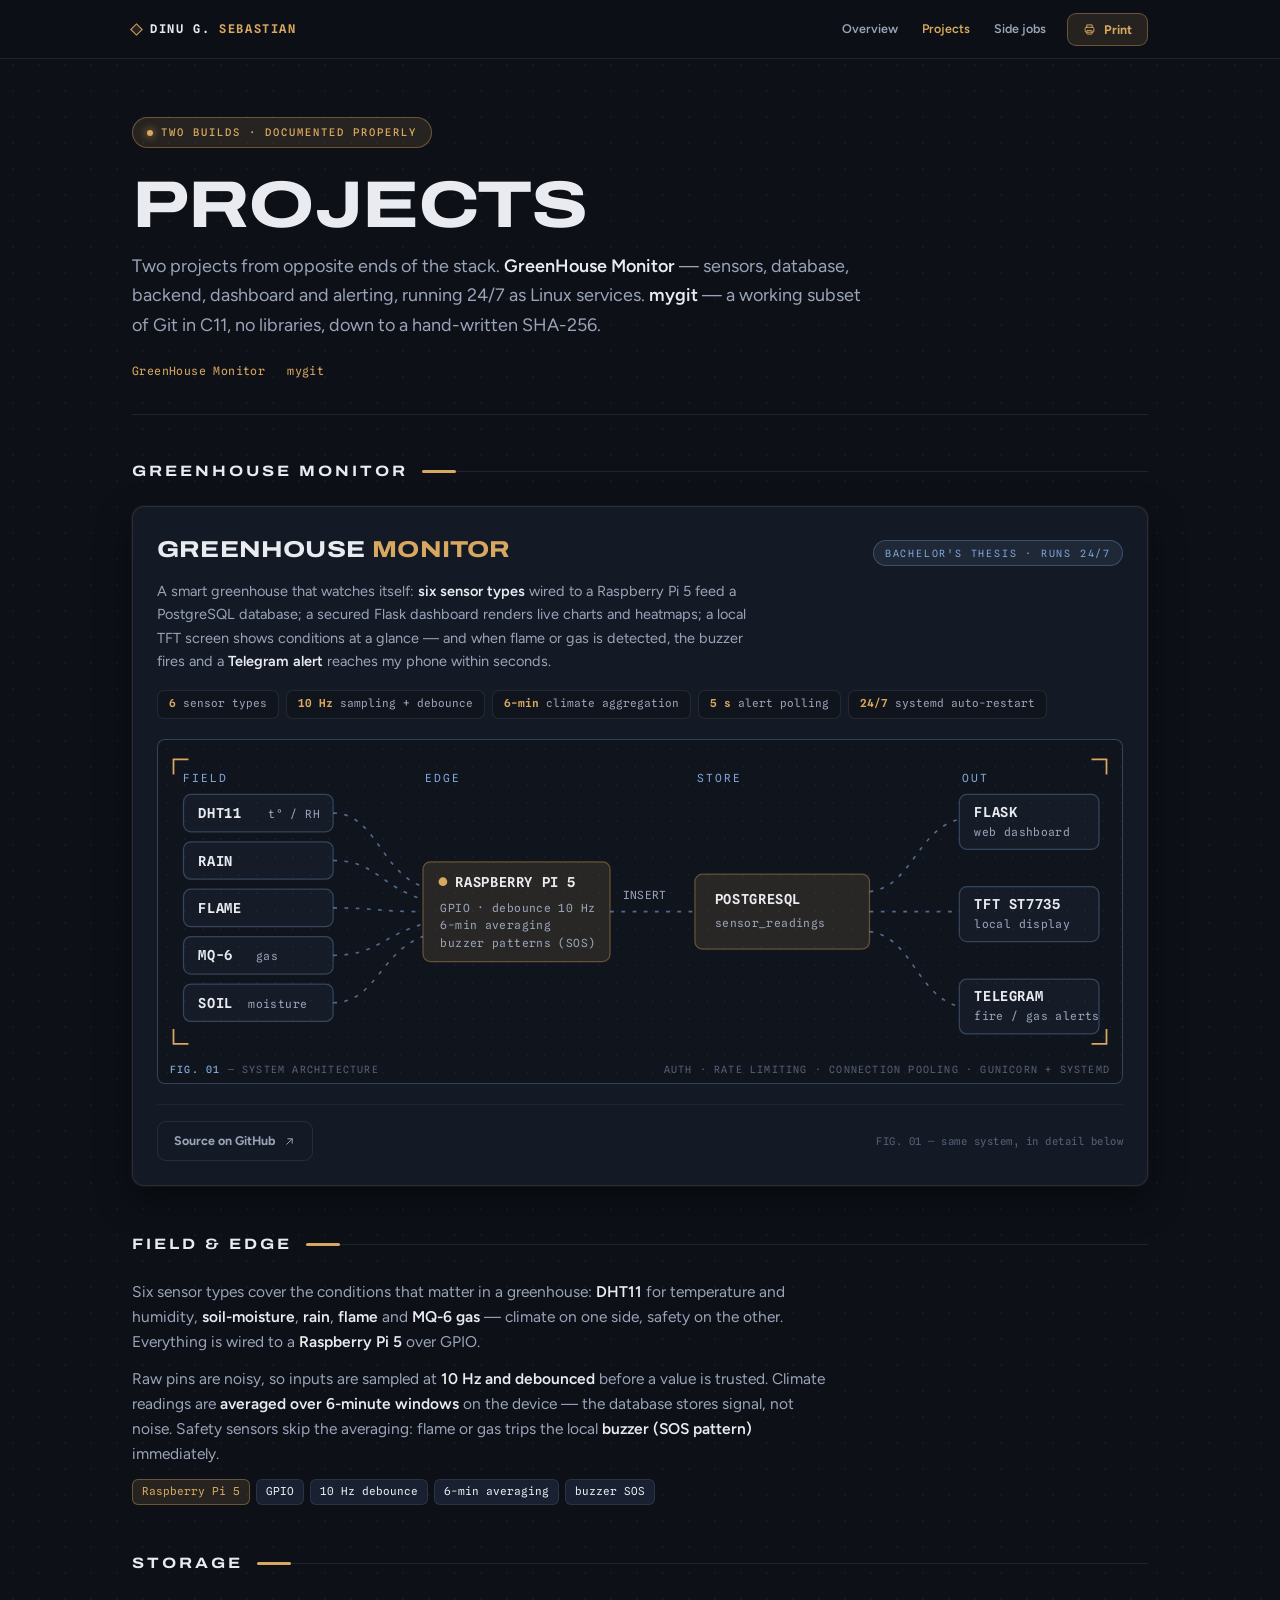
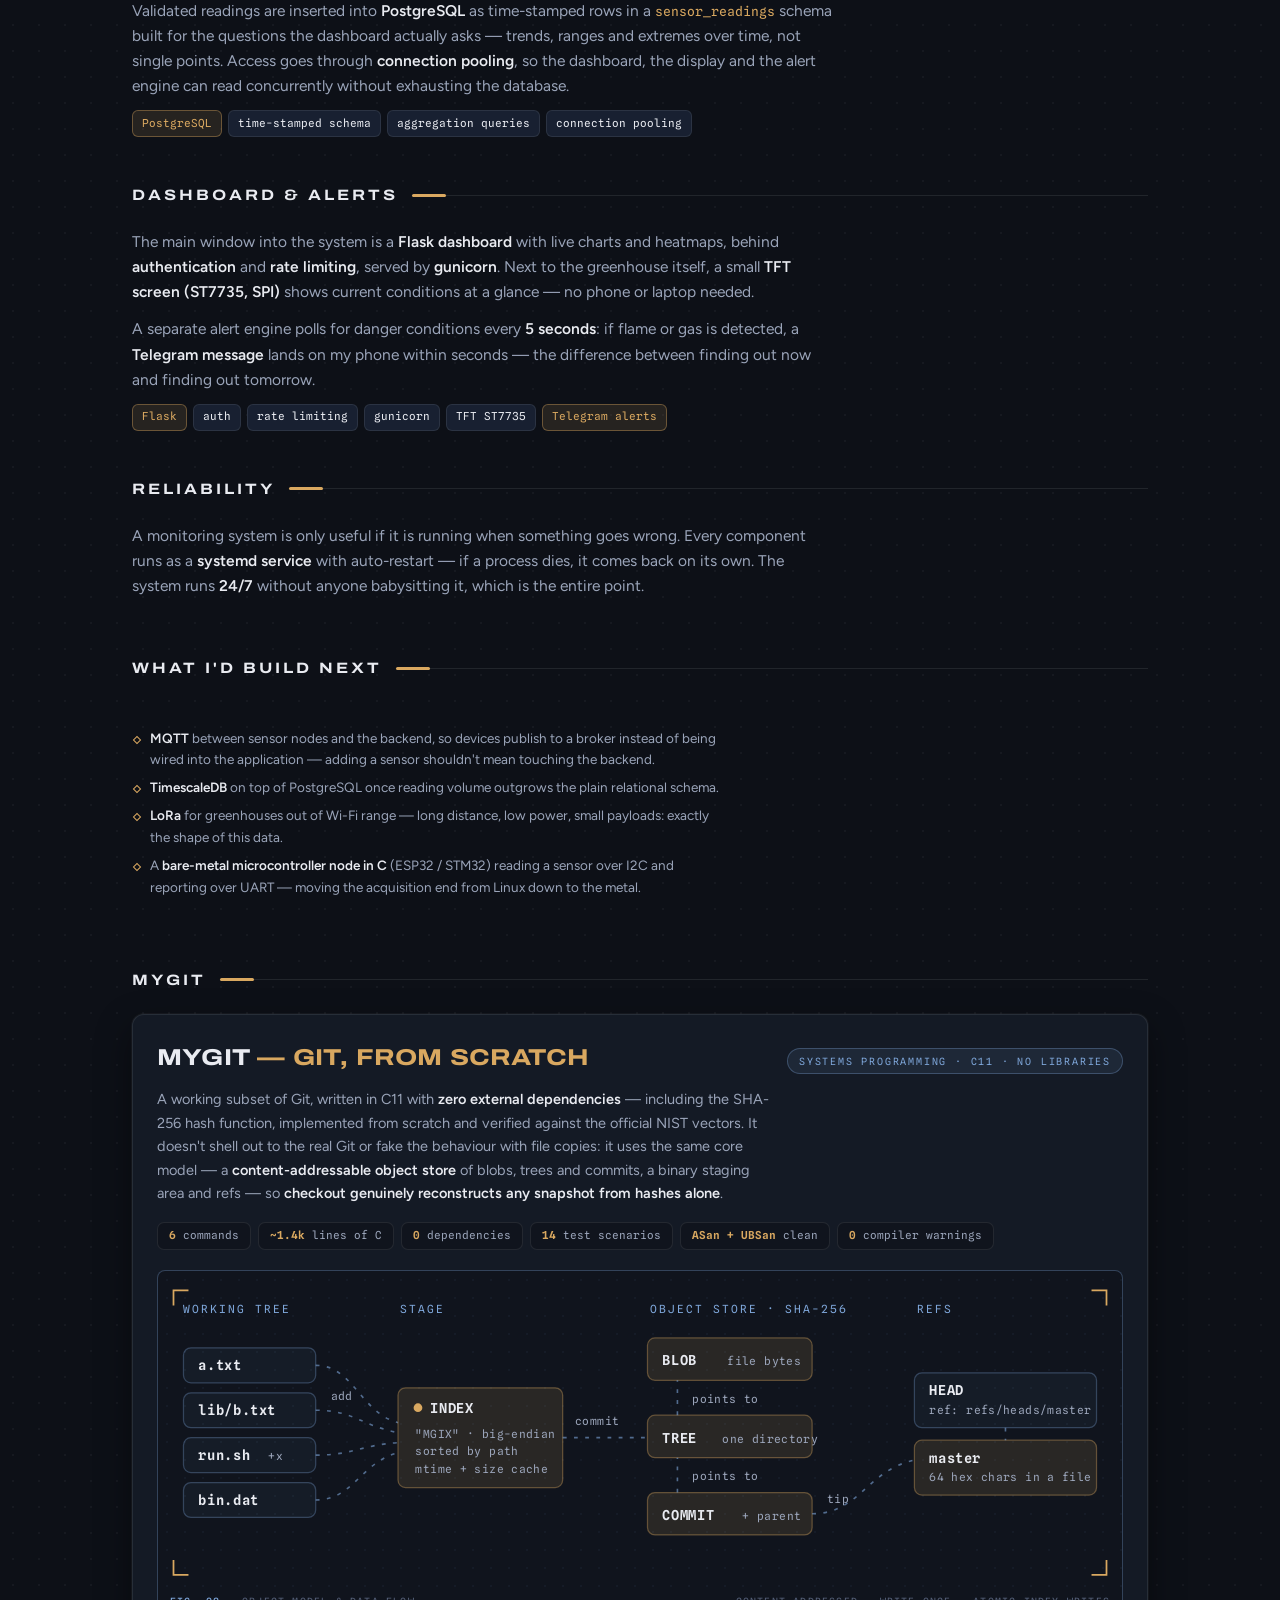
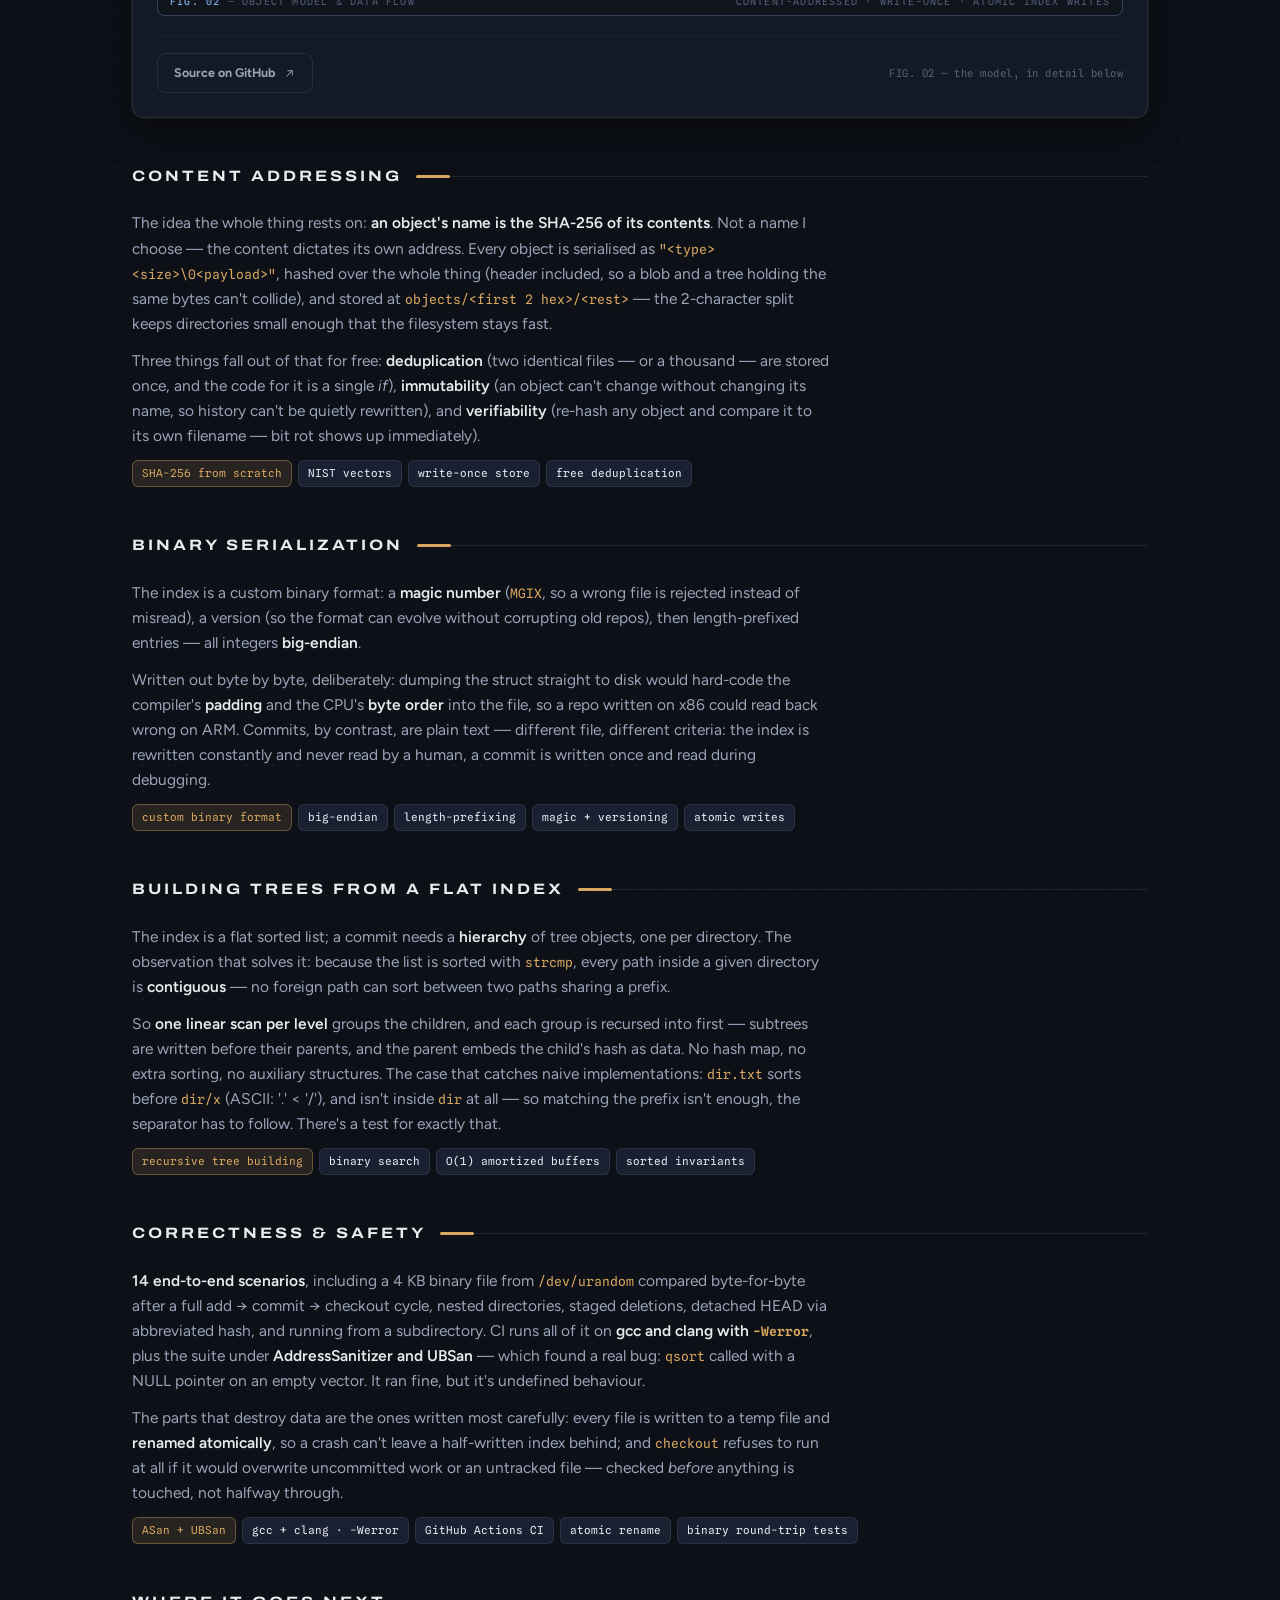
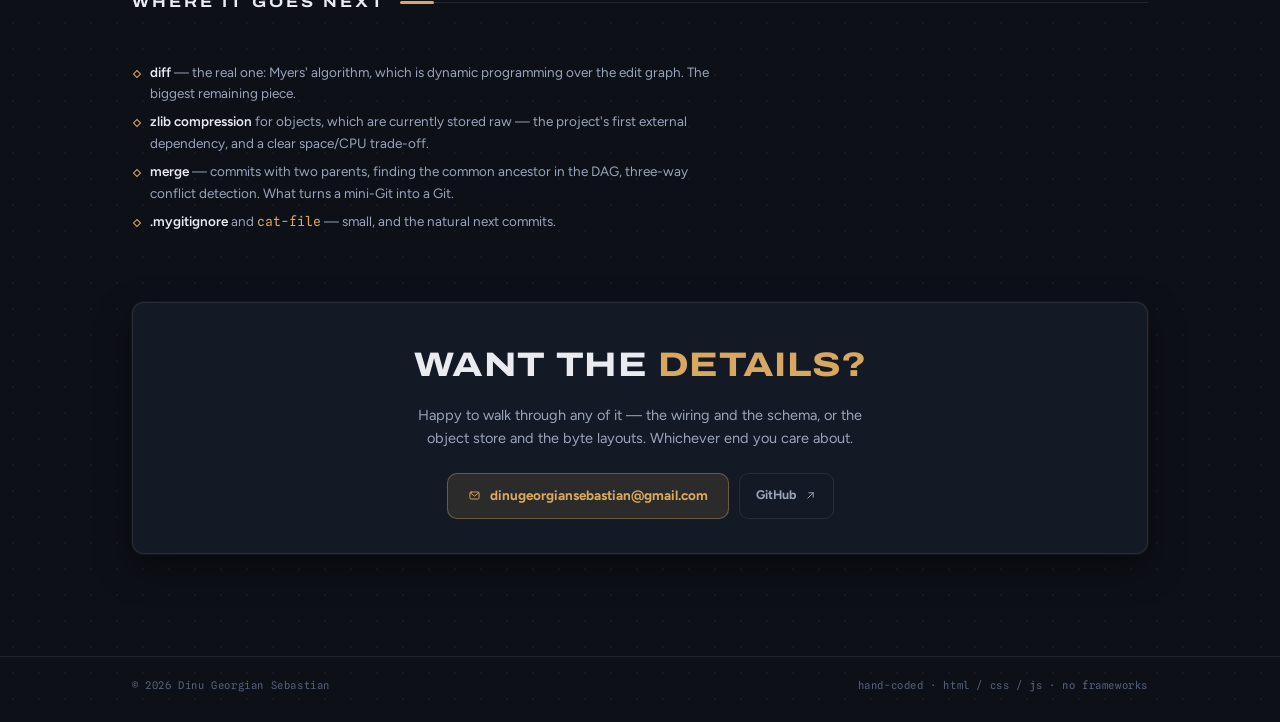
==== projects.html @ 1bc7d50e "Add files via upload" ====
<!DOCTYPE html>
<html lang="en">
<head>
<meta charset="UTF-8">
<meta name="viewport" content="width=device-width, initial-scale=1">
<meta name="color-scheme" content="dark">
<title>Projects — Dinu Georgian Sebastian</title>
<meta name="description" content="Projects by Dinu Georgian Sebastian — GreenHouse Monitor: six sensor types on a Raspberry Pi 5 with PostgreSQL, a Flask dashboard and Telegram alerts, running 24/7. mygit: a working subset of Git written from scratch in C11, with its own SHA-256.">
<meta property="og:title" content="Projects — Dinu Georgian Sebastian">
<meta property="og:description" content="GreenHouse Monitor: sensors → Raspberry Pi 5 → PostgreSQL → Flask dashboard, TFT, Telegram alerts. mygit: a minimal Git in C11, no dependencies.">
<meta property="og:type" content="website">

<link rel="icon" type="image/svg+xml" href="assets/favicon.svg">
<link rel="preconnect" href="https://fonts.googleapis.com">
<link rel="preconnect" href="https://fonts.gstatic.com" crossorigin>
<link href="https://fonts.googleapis.com/css2?family=Archivo:wdth,wght@100..125,500..800&family=Figtree:wght@400;500;600;700&family=Spline+Sans+Mono:wght@400;500;600&display=swap" rel="stylesheet">
<link rel="stylesheet" href="css/style.css">
</head>
<body>

<!-- ── SVG icon sprite ── -->
<svg width="0" height="0" style="position:absolute" aria-hidden="true">
  <defs>
    <symbol id="i-mail" viewBox="0 0 24 24" fill="none" stroke="currentColor" stroke-width="1.7" stroke-linecap="round" stroke-linejoin="round">
      <rect x="3.5" y="5.5" width="17" height="13" rx="2.5"/><path d="M4 7l8 6 8-6"/>
    </symbol>
    <symbol id="i-git" viewBox="0 0 24 24" fill="none" stroke="currentColor" stroke-width="1.7" stroke-linecap="round" stroke-linejoin="round">
      <circle cx="6.5" cy="6" r="2.3"/><circle cx="6.5" cy="18" r="2.3"/><circle cx="17.5" cy="9" r="2.3"/>
      <path d="M6.5 8.3v7.4"/><path d="M15.4 10.4c-2.4 1.6-6 1.4-7.6 4"/>
    </symbol>
    <symbol id="i-print" viewBox="0 0 24 24" fill="none" stroke="currentColor" stroke-width="1.7" stroke-linecap="round" stroke-linejoin="round">
      <path d="M7 8V3.5h10V8"/><rect x="4" y="8" width="16" height="9" rx="2"/><rect x="7" y="14" width="10" height="6.5" rx="1"/>
    </symbol>
    <symbol id="i-arrow" viewBox="0 0 24 24" fill="none" stroke="currentColor" stroke-width="1.8" stroke-linecap="round" stroke-linejoin="round">
      <path d="M7 17L17 7"/><path d="M9 7h8v8"/>
    </symbol>
  </defs>
</svg>

<!-- ── Topbar ── -->
<header class="topbar">
  <div class="topbar-inner">
    <a class="brand" href="index.html" aria-label="Back to the overview">
      <span class="brand-tick" aria-hidden="true"></span>
      DINU G. <em>SEBASTIAN</em>
    </a>
    <nav class="nav" aria-label="Pages">
      <a href="index.html">Overview</a>
      <a href="projects.html" class="active" aria-current="page">Projects</a>
      <a href="side-jobs.html">Side jobs</a>
      <button class="btn-print" data-print title="Print this page or save it as a PDF">
        <svg class="icon icon-sm"><use href="#i-print"/></svg> Print
      </button>
    </nav>
  </div>
</header>

<div class="wrap" id="top">

  <!-- ── Masthead ── -->
  <section class="masthead">
    <div class="avail"><span class="avail-dot"></span> two builds · documented properly</div>
    <h1>Projects</h1>
    <p class="role">
      Two projects from opposite ends of the stack. <strong>GreenHouse Monitor</strong> —
      sensors, database, backend, dashboard and alerting, running 24/7 as Linux services.
      <strong>mygit</strong> — a working subset of Git in C11, no libraries, down to a
      hand-written SHA-256.
    </p>
    <div class="mast-meta">
      <span><a href="#greenhouse">GreenHouse Monitor</a></span>
      <span><a href="#mygit">mygit</a></span>
    </div>
  </section>

  <div class="cv-grid" style="grid-template-columns: 1fr;">
    <main class="main">

      <!-- ── The panel ── -->
      <section class="cv-section reveal" id="greenhouse">
        <div class="sec-head"><h2>GreenHouse Monitor</h2><div class="rule"></div></div>

        <div class="project-panel">
          <div class="project-head">
            <h3>Greenhouse <span>Monitor</span></h3>
            <span class="project-kicker">bachelor's thesis · runs 24/7</span>
          </div>

          <p class="desc">
            A smart greenhouse that watches itself: <strong>six sensor types</strong> wired to a
            Raspberry Pi 5 feed a PostgreSQL database; a secured Flask dashboard renders live
            charts and heatmaps; a local TFT screen shows conditions at a glance — and when
            flame or gas is detected, the buzzer fires and a <strong>Telegram alert</strong>
            reaches my phone within seconds.
          </p>

          <div class="stats">
            <span class="stat"><b>6</b> sensor types</span>
            <span class="stat"><b>10 Hz</b> sampling + debounce</span>
            <span class="stat"><b>6-min</b> climate aggregation</span>
            <span class="stat"><b>5 s</b> alert polling</span>
            <span class="stat"><b>24/7</b> systemd auto-restart</span>
          </div>

          <figure class="figure" role="img" aria-label="System architecture: five field sensors feed a Raspberry Pi 5, which writes to PostgreSQL; the database serves a Flask web dashboard, a TFT display and a Telegram alert engine.">
            <svg class="diagram" viewBox="0 0 760 240" xmlns="http://www.w3.org/2000/svg">
              <path class="tick" d="M6 18 V6 H18"/>
              <path class="tick" d="M742 6 H754 V18"/>
              <path class="tick" d="M6 222 V234 H18"/>
              <path class="tick" d="M742 234 H754 V222"/>

              <text x="14" y="24" class="t-tag">FIELD</text>
              <rect x="14" y="34"  width="120" height="30" class="node"/><text x="26" y="53" class="t-title">DHT11</text><text x="82" y="53" class="t-sub">t° / RH</text>
              <rect x="14" y="72"  width="120" height="30" class="node"/><text x="26" y="91" class="t-title">RAIN</text>
              <rect x="14" y="110" width="120" height="30" class="node"/><text x="26" y="129" class="t-title">FLAME</text>
              <rect x="14" y="148" width="120" height="30" class="node"/><text x="26" y="167" class="t-title">MQ-6</text><text x="72" y="167" class="t-sub">gas</text>
              <rect x="14" y="186" width="120" height="30" class="node"/><text x="26" y="205" class="t-title">SOIL</text><text x="66" y="205" class="t-sub">moisture</text>

              <path class="flow" d="M134 49  C 168 49,  172 96, 206 108"/>
              <path class="flow" d="M134 87  C 168 87,  172 108, 206 118"/>
              <path class="flow" d="M134 125 C 168 125, 172 128, 206 128"/>
              <path class="flow" d="M134 163 C 168 163, 172 148, 206 138"/>
              <path class="flow" d="M134 201 C 168 201, 172 160, 206 148"/>

              <text x="208" y="24" class="t-tag">EDGE</text>
              <rect x="206" y="88" width="150" height="80" class="node node-hi"/>
              <circle cx="222" cy="104" r="3.5" class="pin"/>
              <text x="232" y="108" class="t-title">RASPBERRY PI 5</text>
              <text x="220" y="128" class="t-sub">GPIO · debounce 10 Hz</text>
              <text x="220" y="142" class="t-sub">6-min averaging</text>
              <text x="220" y="156" class="t-sub">buzzer patterns (SOS)</text>

              <path class="flow" d="M356 128 C 388 128, 392 128, 424 128"/>
              <text x="366" y="118" class="t-sub">INSERT</text>

              <text x="426" y="24" class="t-tag">STORE</text>
              <rect x="424" y="98" width="140" height="60" class="node node-hi"/>
              <text x="440" y="122" class="t-title">POSTGRESQL</text>
              <text x="440" y="140" class="t-sub">sensor_readings</text>

              <path class="flow" d="M564 112 C 598 108, 602 62,  636 54"/>
              <path class="flow" d="M564 128 C 598 128, 602 128, 636 128"/>
              <path class="flow" d="M564 144 C 598 148, 602 196, 636 204"/>

              <text x="638" y="24" class="t-tag">OUT</text>
              <rect x="636" y="34" width="112" height="44" class="node"/>
              <text x="648" y="52" class="t-title">FLASK</text>
              <text x="648" y="67" class="t-sub">web dashboard</text>

              <rect x="636" y="108" width="112" height="44" class="node"/>
              <text x="648" y="126" class="t-title">TFT ST7735</text>
              <text x="648" y="141" class="t-sub">local display</text>

              <rect x="636" y="182" width="112" height="44" class="node"/>
              <text x="648" y="200" class="t-title">TELEGRAM</text>
              <text x="648" y="215" class="t-sub">fire / gas alerts</text>
            </svg>
            <figcaption class="figcaption">
              <span><b>FIG. 01</b> — system architecture</span>
              <span>auth · rate limiting · connection pooling · gunicorn + systemd</span>
            </figcaption>
          </figure>

          <div class="project-foot">
            <!-- TODO: replace with your real GitHub repo URL once the project is pushed -->
            <a class="btn-ghost" href="https://github.com/SebastianGeorgian" target="_blank" rel="noopener" title="Repo link coming — points to the profile for now">Source on GitHub <svg class="icon icon-sm"><use href="#i-arrow"/></svg></a>
            <span class="note">FIG. 01 — same system, in detail below</span>
          </div>
        </div>
      </section>

      <!-- ── Field & edge ── -->
      <section class="cv-section reveal">
        <div class="sec-head"><h2>Field &amp; edge</h2><div class="rule"></div></div>
        <div class="profile">
          <p>
            Six sensor types cover the conditions that matter in a greenhouse:
            <strong>DHT11</strong> for temperature and humidity, <strong>soil-moisture</strong>,
            <strong>rain</strong>, <strong>flame</strong> and <strong>MQ-6 gas</strong> — climate on
            one side, safety on the other. Everything is wired to a
            <strong>Raspberry Pi 5</strong> over GPIO.
          </p>
          <p>
            Raw pins are noisy, so inputs are sampled at <strong>10 Hz and debounced</strong>
            before a value is trusted. Climate readings are <strong>averaged over 6-minute
            windows</strong> on the device — the database stores signal, not noise. Safety
            sensors skip the averaging: flame or gas trips the local <strong>buzzer
            (SOS pattern)</strong> immediately.
          </p>
        </div>
        <div class="tags" style="margin-top:6px;">
          <span class="tag hi">Raspberry Pi 5</span><span class="tag">GPIO</span>
          <span class="tag">10 Hz debounce</span><span class="tag">6-min averaging</span>
          <span class="tag">buzzer SOS</span>
        </div>
      </section>

      <!-- ── Storage ── -->
      <section class="cv-section reveal">
        <div class="sec-head"><h2>Storage</h2><div class="rule"></div></div>
        <div class="profile">
          <p>
            Validated readings are inserted into <strong>PostgreSQL</strong> as time-stamped rows
            in a <code style="font-family:var(--font-mono);font-size:13px;color:var(--brass);">sensor_readings</code>
            schema built for the questions the dashboard actually asks — trends, ranges and
            extremes over time, not single points. Access goes through
            <strong>connection pooling</strong>, so the dashboard, the display and the alert
            engine can read concurrently without exhausting the database.
          </p>
        </div>
        <div class="tags" style="margin-top:6px;">
          <span class="tag hi">PostgreSQL</span><span class="tag">time-stamped schema</span>
          <span class="tag">aggregation queries</span><span class="tag">connection pooling</span>
        </div>
      </section>

      <!-- ── Outputs ── -->
      <section class="cv-section reveal">
        <div class="sec-head"><h2>Dashboard &amp; alerts</h2><div class="rule"></div></div>
        <div class="profile">
          <p>
            The main window into the system is a <strong>Flask dashboard</strong> with live charts
            and heatmaps, behind <strong>authentication</strong> and <strong>rate limiting</strong>,
            served by <strong>gunicorn</strong>. Next to the greenhouse itself, a small
            <strong>TFT screen (ST7735, SPI)</strong> shows current conditions at a glance — no
            phone or laptop needed.
          </p>
          <p>
            A separate alert engine polls for danger conditions every <strong>5 seconds</strong>:
            if flame or gas is detected, a <strong>Telegram message</strong> lands on my phone
            within seconds — the difference between finding out now and finding out tomorrow.
          </p>
        </div>
        <div class="tags" style="margin-top:6px;">
          <span class="tag hi">Flask</span><span class="tag">auth</span><span class="tag">rate limiting</span>
          <span class="tag">gunicorn</span><span class="tag">TFT ST7735</span><span class="tag hi">Telegram alerts</span>
        </div>
      </section>

      <!-- ── Reliability ── -->
      <section class="cv-section reveal">
        <div class="sec-head"><h2>Reliability</h2><div class="rule"></div></div>
        <div class="profile">
          <p>
            A monitoring system is only useful if it is running when something goes wrong.
            Every component runs as a <strong>systemd service</strong> with auto-restart — if a
            process dies, it comes back on its own. The system runs <strong>24/7</strong> without
            anyone babysitting it, which is the entire point.
          </p>
        </div>
      </section>

      <!-- ── Next ── -->
      <section class="cv-section reveal">
        <div class="sec-head"><h2>What I'd build next</h2><div class="rule"></div></div>
        <article class="entry">
          <ul>
            <li><strong>MQTT</strong> between sensor nodes and the backend, so devices publish to a broker instead of being wired into the application — adding a sensor shouldn't mean touching the backend.</li>
            <li><strong>TimescaleDB</strong> on top of PostgreSQL once reading volume outgrows the plain relational schema.</li>
            <li><strong>LoRa</strong> for greenhouses out of Wi-Fi range — long distance, low power, small payloads: exactly the shape of this data.</li>
            <li>A <strong>bare-metal microcontroller node in C</strong> (ESP32 / STM32) reading a sensor over I2C and reporting over UART — moving the acquisition end from Linux down to the metal.</li>
          </ul>
        </article>
      </section>

      <!-- ══════════════════ PROJECT 2: mygit ══════════════════ -->

      <section class="cv-section reveal" id="mygit">
        <div class="sec-head"><h2>mygit</h2><div class="rule"></div></div>

        <div class="project-panel">
          <div class="project-head">
            <h3>mygit <span>— Git, from scratch</span></h3>
            <span class="project-kicker">systems programming · C11 · no libraries</span>
          </div>

          <p class="desc">
            A working subset of Git, written in C11 with <strong>zero external
            dependencies</strong> — including the SHA-256 hash function, implemented from
            scratch and verified against the official NIST vectors. It doesn't shell out to
            the real Git or fake the behaviour with file copies: it uses the same core model —
            a <strong>content-addressable object store</strong> of blobs, trees and commits,
            a binary staging area and refs — so <strong>checkout genuinely reconstructs any
            snapshot from hashes alone</strong>.
          </p>

          <div class="stats">
            <span class="stat"><b>6</b> commands</span>
            <span class="stat"><b>~1.4k</b> lines of C</span>
            <span class="stat"><b>0</b> dependencies</span>
            <span class="stat"><b>14</b> test scenarios</span>
            <span class="stat"><b>ASan + UBSan</b> clean</span>
            <span class="stat"><b>0</b> compiler warnings</span>
          </div>

          <figure class="figure" role="img" aria-label="Architecture: working tree files are hashed by add into the binary index; commit turns the index into blob, tree and commit objects in a content-addressable store named by SHA-256; refs point HEAD at a branch, and each commit at its parent.">
            <svg class="diagram" viewBox="0 0 760 240" xmlns="http://www.w3.org/2000/svg">
              <!-- drafting corner ticks -->
              <path class="tick" d="M6 18 V6 H18"/>
              <path class="tick" d="M742 6 H754 V18"/>
              <path class="tick" d="M6 222 V234 H18"/>
              <path class="tick" d="M742 234 H754 V222"/>

              <!-- working tree -->
              <text x="14" y="24" class="t-tag">WORKING TREE</text>
              <rect x="14" y="52"  width="106" height="28" class="node"/><text x="26" y="70"  class="t-title">a.txt</text>
              <rect x="14" y="88"  width="106" height="28" class="node"/><text x="26" y="106" class="t-title">lib/b.txt</text>
              <rect x="14" y="124" width="106" height="28" class="node"/><text x="26" y="142" class="t-title">run.sh</text><text x="82" y="142" class="t-sub">+x</text>
              <rect x="14" y="160" width="106" height="28" class="node"/><text x="26" y="178" class="t-title">bin.dat</text>

              <!-- add -> index -->
              <path class="flow" d="M120 66  C 150 66,  156 104, 186 112"/>
              <path class="flow" d="M120 102 C 150 102, 156 114, 186 120"/>
              <path class="flow" d="M120 138 C 150 138, 156 130, 186 128"/>
              <path class="flow" d="M120 174 C 150 174, 156 144, 186 136"/>
              <text x="132" y="94" class="t-sub">add</text>

              <!-- index -->
              <text x="188" y="24" class="t-tag">STAGE</text>
              <rect x="186" y="84" width="132" height="80" class="node node-hi"/>
              <circle cx="202" cy="100" r="3.5" class="pin"/>
              <text x="212" y="104" class="t-title">INDEX</text>
              <text x="200" y="124" class="t-sub">"MGIX" · big-endian</text>
              <text x="200" y="138" class="t-sub">sorted by path</text>
              <text x="200" y="152" class="t-sub">mtime + size cache</text>

              <!-- index -> objects -->
              <path class="flow" d="M318 124 C 348 124, 356 124, 386 124"/>
              <text x="328" y="114" class="t-sub">commit</text>

              <!-- object store -->
              <text x="388" y="24" class="t-tag">OBJECT STORE · SHA-256</text>
              <rect x="386" y="44"  width="132" height="34" class="node node-hi"/>
              <text x="398" y="66" class="t-title">BLOB</text><text x="450" y="66" class="t-sub">file bytes</text>
              <rect x="386" y="106" width="132" height="34" class="node node-hi"/>
              <text x="398" y="128" class="t-title">TREE</text><text x="446" y="128" class="t-sub">one directory</text>
              <rect x="386" y="168" width="132" height="34" class="node node-hi"/>
              <text x="398" y="190" class="t-title">COMMIT</text><text x="462" y="190" class="t-sub">+ parent</text>

              <!-- commit -> tree -> blob (containment, drawn upward) -->
              <path class="flow" d="M410 168 C 410 154, 410 154, 410 140"/>
              <path class="flow" d="M410 106 C 410 92,  410 92,  410 78"/>
              <text x="422" y="158" class="t-sub">points to</text>
              <text x="422" y="96" class="t-sub">points to</text>

              <!-- objects -> refs -->
              <path class="flow" d="M518 185 C 556 185, 562 150, 600 142"/>
              <text x="530" y="176" class="t-sub">tip</text>

              <!-- refs -->
              <text x="602" y="24" class="t-tag">REFS</text>
              <rect x="600" y="72"  width="146" height="44" class="node"/>
              <text x="612" y="90" class="t-title">HEAD</text>
              <text x="612" y="105" class="t-sub">ref: refs/heads/master</text>

              <rect x="600" y="126" width="146" height="44" class="node node-hi"/>
              <text x="612" y="144" class="t-title">master</text>
              <text x="612" y="159" class="t-sub">64 hex chars in a file</text>

              <!-- HEAD -> master indirection -->
              <path class="flow" d="M673 116 C 673 121, 673 121, 673 126"/>
            </svg>
            <figcaption class="figcaption">
              <span><b>FIG. 02</b> — object model &amp; data flow</span>
              <span>content-addressed · write-once · atomic index writes</span>
            </figcaption>
          </figure>

          <div class="project-foot">
            <!-- TODO: replace with the real repo URL once it's pushed -->
            <a class="btn-ghost" href="https://github.com/SebastianGeorgian" target="_blank" rel="noopener" title="Repo link coming — points to the profile for now">Source on GitHub <svg class="icon icon-sm"><use href="#i-arrow"/></svg></a>
            <span class="note">FIG. 02 — the model, in detail below</span>
          </div>
        </div>
      </section>

      <!-- ── Content addressing ── -->
      <section class="cv-section reveal">
        <div class="sec-head"><h2>Content addressing</h2><div class="rule"></div></div>
        <div class="profile">
          <p>
            The idea the whole thing rests on: <strong>an object's name is the SHA-256 of its
            contents</strong>. Not a name I choose — the content dictates its own address.
            Every object is serialised as <code style="font-family:var(--font-mono);font-size:13px;color:var(--brass);">"&lt;type&gt; &lt;size&gt;\0&lt;payload&gt;"</code>,
            hashed over the whole thing (header included, so a blob and a tree holding the same
            bytes can't collide), and stored at <code style="font-family:var(--font-mono);font-size:13px;color:var(--brass);">objects/&lt;first 2 hex&gt;/&lt;rest&gt;</code>
            — the 2-character split keeps directories small enough that the filesystem stays fast.
          </p>
          <p>
            Three things fall out of that for free: <strong>deduplication</strong> (two identical
            files — or a thousand — are stored once, and the code for it is a single
            <em>if</em>), <strong>immutability</strong> (an object can't change without changing
            its name, so history can't be quietly rewritten), and <strong>verifiability</strong>
            (re-hash any object and compare it to its own filename — bit rot shows up immediately).
          </p>
        </div>
        <div class="tags" style="margin-top:6px;">
          <span class="tag hi">SHA-256 from scratch</span><span class="tag">NIST vectors</span>
          <span class="tag">write-once store</span><span class="tag">free deduplication</span>
        </div>
      </section>

      <!-- ── Serialization ── -->
      <section class="cv-section reveal">
        <div class="sec-head"><h2>Binary serialization</h2><div class="rule"></div></div>
        <div class="profile">
          <p>
            The index is a custom binary format: a <strong>magic number</strong>
            (<code style="font-family:var(--font-mono);font-size:13px;color:var(--brass);">MGIX</code>, so a
            wrong file is rejected instead of misread), a version (so the format can evolve
            without corrupting old repos), then length-prefixed entries — all integers
            <strong>big-endian</strong>.
          </p>
          <p>
            Written out byte by byte, deliberately: dumping the struct straight to disk would
            hard-code the compiler's <strong>padding</strong> and the CPU's <strong>byte
            order</strong> into the file, so a repo written on x86 could read back wrong on ARM.
            Commits, by contrast, are plain text — different file, different criteria: the index
            is rewritten constantly and never read by a human, a commit is written once and read
            during debugging.
          </p>
        </div>
        <div class="tags" style="margin-top:6px;">
          <span class="tag hi">custom binary format</span><span class="tag">big-endian</span>
          <span class="tag">length-prefixing</span><span class="tag">magic + versioning</span>
          <span class="tag">atomic writes</span>
        </div>
      </section>

      <!-- ── Algorithm ── -->
      <section class="cv-section reveal">
        <div class="sec-head"><h2>Building trees from a flat index</h2><div class="rule"></div></div>
        <div class="profile">
          <p>
            The index is a flat sorted list; a commit needs a <strong>hierarchy</strong> of tree
            objects, one per directory. The observation that solves it: because the list is
            sorted with <code style="font-family:var(--font-mono);font-size:13px;color:var(--brass);">strcmp</code>,
            every path inside a given directory is <strong>contiguous</strong> — no foreign path
            can sort between two paths sharing a prefix.
          </p>
          <p>
            So <strong>one linear scan per level</strong> groups the children, and each group is
            recursed into first — subtrees are written before their parents, and the parent
            embeds the child's hash as data. No hash map, no extra sorting, no auxiliary
            structures. The case that catches naive implementations:
            <code style="font-family:var(--font-mono);font-size:13px;color:var(--brass);">dir.txt</code> sorts before
            <code style="font-family:var(--font-mono);font-size:13px;color:var(--brass);">dir/x</code> (ASCII: '.' &lt; '/'),
            and isn't inside <code style="font-family:var(--font-mono);font-size:13px;color:var(--brass);">dir</code>
            at all — so matching the prefix isn't enough, the separator has to follow. There's a
            test for exactly that.
          </p>
        </div>
        <div class="tags" style="margin-top:6px;">
          <span class="tag hi">recursive tree building</span><span class="tag">binary search</span>
          <span class="tag">O(1) amortized buffers</span><span class="tag">sorted invariants</span>
        </div>
      </section>

      <!-- ── Correctness ── -->
      <section class="cv-section reveal">
        <div class="sec-head"><h2>Correctness &amp; safety</h2><div class="rule"></div></div>
        <div class="profile">
          <p>
            <strong>14 end-to-end scenarios</strong>, including a 4&nbsp;KB binary file from
            <code style="font-family:var(--font-mono);font-size:13px;color:var(--brass);">/dev/urandom</code> compared
            byte-for-byte after a full add → commit → checkout cycle, nested directories,
            staged deletions, detached HEAD via abbreviated hash, and running from a
            subdirectory. CI runs all of it on <strong>gcc and clang with
            <code style="font-family:var(--font-mono);font-size:13px;color:var(--brass);">-Werror</code></strong>, plus
            the suite under <strong>AddressSanitizer and UBSan</strong> — which found a real
            bug: <code style="font-family:var(--font-mono);font-size:13px;color:var(--brass);">qsort</code> called with a
            NULL pointer on an empty vector. It ran fine, but it's undefined behaviour.
          </p>
          <p>
            The parts that destroy data are the ones written most carefully: every file is
            written to a temp file and <strong>renamed atomically</strong>, so a crash can't
            leave a half-written index behind; and <code style="font-family:var(--font-mono);font-size:13px;color:var(--brass);">checkout</code>
            refuses to run at all if it would overwrite uncommitted work or an untracked file —
            checked <em>before</em> anything is touched, not halfway through.
          </p>
        </div>
        <div class="tags" style="margin-top:6px;">
          <span class="tag hi">ASan + UBSan</span><span class="tag">gcc + clang · -Werror</span>
          <span class="tag">GitHub Actions CI</span><span class="tag">atomic rename</span>
          <span class="tag">binary round-trip tests</span>
        </div>
      </section>

      <!-- ── Next ── -->
      <section class="cv-section reveal">
        <div class="sec-head"><h2>Where it goes next</h2><div class="rule"></div></div>
        <article class="entry">
          <ul>
            <li><strong>diff</strong> — the real one: Myers' algorithm, which is dynamic programming over the edit graph. The biggest remaining piece.</li>
            <li><strong>zlib compression</strong> for objects, which are currently stored raw — the project's first external dependency, and a clear space/CPU trade-off.</li>
            <li><strong>merge</strong> — commits with two parents, finding the common ancestor in the DAG, three-way conflict detection. What turns a mini-Git into a Git.</li>
            <li><strong>.mygitignore</strong> and <code style="font-family:var(--font-mono);font-size:13px;color:var(--brass);">cat-file</code> — small, and the natural next commits.</li>
          </ul>
        </article>
      </section>

      <!-- ── Contact band ── -->
      <section class="cv-section reveal">
        <div class="contact-band">
          <h2>Want the <span>details?</span></h2>
          <p>Happy to walk through any of it — the wiring and the schema, or the object store and the byte layouts. Whichever end you care about.</p>
          <div class="contact-actions">
            <a class="btn-solid" href="mailto:dinugeorgiansebastian@gmail.com"><svg class="icon icon-sm"><use href="#i-mail"/></svg> dinugeorgiansebastian@gmail.com</a>
            <a class="btn-ghost" href="https://github.com/SebastianGeorgian" target="_blank" rel="noopener">GitHub <svg class="icon icon-sm"><use href="#i-arrow"/></svg></a>
          </div>
        </div>
      </section>

    </main>
  </div>
</div>

<footer>
  <div class="foot-inner">
    <span>© <span id="year">2026</span> Dinu Georgian Sebastian</span>
    <span>hand-coded · html / css / js · no frameworks</span>
  </div>
</footer>

<script src="js/main.js"></script>
</body>
</html>
---- css/style.css ----
/* ═══════════════════════════════════════════════════════════
   DINU GEORGIAN SEBASTIAN — CV site · "technical dossier"
   ------------------------------------------------------------
   Type:   Archivo (expanded, masthead & headings)
           Figtree (body)
           Spline Sans Mono (dates, labels, data)
   Color:  ink-slate ground · brass accent · steel-blue lines
   Extra:  @media print turns the page into a clean A4 CV
═══════════════════════════════════════════════════════════ */

:root {
  --bg:       #0d1017;
  --bg2:      #10141d;
  --surface:  #141a25;
  --surface2: #182031;

  --line:        rgba(233, 235, 241, 0.09);
  --line-soft:   rgba(233, 235, 241, 0.05);
  --steel-line:  rgba(126, 166, 217, 0.32);

  --text:   #e9ebf1;
  --muted:  #9aa4b9;
  --faint:  #566179;

  --brass:      #d9a860;
  --brass-soft: rgba(217, 168, 96, 0.12);
  --brass-line: rgba(217, 168, 96, 0.38);
  --steel:      #7ea6d9;
  --steel-soft: rgba(126, 166, 217, 0.10);

  --font-display: 'Archivo', 'Arial Black', sans-serif;
  --font-body:    'Figtree', system-ui, sans-serif;
  --font-mono:    'Spline Sans Mono', ui-monospace, monospace;

  --radius:    12px;
  --radius-sm: 8px;
  --shadow: 0 0 0 1px rgba(233,235,241,0.04), 0 14px 36px rgba(0,0,0,0.42);

  --rail-w: 288px;
}

/* ── Reset & base ───────────────────────────── */
*, *::before, *::after { box-sizing: border-box; margin: 0; padding: 0; }

html { scroll-behavior: smooth; color-scheme: dark; }

body {
  font-family: var(--font-body);
  background: var(--bg);
  color: var(--text);
  line-height: 1.62;
  min-height: 100vh;
  /* drafting-table dot grid, barely there */
  background-image: radial-gradient(rgba(233,235,241,0.045) 1px, transparent 1px);
  background-size: 26px 26px;
  -webkit-font-smoothing: antialiased;
}

::selection { background: var(--brass-soft); color: var(--brass); }
::-webkit-scrollbar { width: 6px; }
::-webkit-scrollbar-track { background: var(--bg); }
::-webkit-scrollbar-thumb { background: var(--faint); border-radius: 99px; }

a { color: var(--brass); text-decoration: none; }
a:hover { text-decoration: underline; text-underline-offset: 3px; }

.icon { width: 16px; height: 16px; display: block; flex-shrink: 0; }
.icon-sm { width: 13px; height: 13px; }

:focus-visible { outline: 2px solid var(--brass); outline-offset: 3px; border-radius: 4px; }

.wrap { max-width: 1060px; margin: 0 auto; padding: 0 22px; }

/* ── Topbar ─────────────────────────────────── */
.topbar {
  position: sticky; top: 0; z-index: 60;
  border-bottom: 1px solid var(--line);
  background: color-mix(in srgb, var(--bg) 85%, transparent);
  backdrop-filter: blur(12px);
}
.topbar-inner {
  max-width: 1060px; margin: 0 auto; padding: 12px 22px;
  display: flex; align-items: center; justify-content: space-between; gap: 14px;
}
.brand {
  font-family: var(--font-mono); font-size: 12px; font-weight: 600;
  letter-spacing: 1.6px; color: var(--text);
  display: inline-flex; align-items: center; gap: 9px;
}
.brand:hover { text-decoration: none; }
.brand-tick {
  width: 9px; height: 9px; border: 1.5px solid var(--brass);
  transform: rotate(45deg); background: var(--brass-soft);
}
.brand em { color: var(--brass); font-style: normal; }

.nav { display: flex; align-items: center; gap: 2px; }
.nav a {
  font-size: 12.5px; font-weight: 600; color: var(--muted);
  padding: 7px 11px; border-radius: 7px; transition: color .15s, background .15s;
}
.nav a:hover { color: var(--brass); background: var(--brass-soft); text-decoration: none; }
.nav a.active { color: var(--brass); }

.btn-print {
  display: inline-flex; align-items: center; gap: 8px;
  font-family: var(--font-body); font-size: 12.5px; font-weight: 700;
  padding: 8px 15px; margin-left: 8px; border-radius: 9px; cursor: pointer;
  color: var(--brass); background: var(--brass-soft);
  border: 1px solid var(--brass-line); transition: background .2s;
}
.btn-print:hover { background: color-mix(in srgb, var(--brass) 20%, transparent); }

/* ── Masthead ───────────────────────────────── */
.masthead { padding: 58px 0 34px; border-bottom: 1px solid var(--line); }

.avail {
  display: inline-flex; align-items: center; gap: 8px;
  font-family: var(--font-mono); font-size: 10.5px; font-weight: 500;
  letter-spacing: 2px; text-transform: uppercase; color: var(--brass);
  border: 1px solid var(--brass-line); background: var(--brass-soft);
  border-radius: 99px; padding: 6px 14px; margin-bottom: 24px;
}
.avail-dot {
  width: 6px; height: 6px; border-radius: 50%;
  background: var(--brass); box-shadow: 0 0 8px var(--brass);
  animation: pulse 2.6s ease-in-out infinite;
}
@keyframes pulse { 0%,100% { opacity: 1 } 50% { opacity: .35 } }

.masthead h1 {
  font-family: var(--font-display);
  font-stretch: 125%;
  font-weight: 750;
  font-size: clamp(38px, 6.6vw, 66px);
  line-height: 1.0;
  letter-spacing: -0.8px;
  text-transform: uppercase;
}
.masthead h1 span { color: var(--brass); }

.masthead .role {
  margin-top: 14px;
  font-size: clamp(15px, 2.2vw, 18px);
  color: var(--muted); max-width: 62ch;
}
.masthead .role strong { color: var(--text); font-weight: 600; }

.mast-meta {
  display: flex; flex-wrap: wrap; gap: 8px 22px; margin-top: 22px;
  font-family: var(--font-mono); font-size: 11.5px; letter-spacing: .4px;
  color: var(--muted);
}
.mast-meta span { display: inline-flex; align-items: center; gap: 7px; }
.mast-meta .icon-sm { color: var(--brass); }

/* ── Two-column CV grid ─────────────────────── */
.cv-grid {
  display: grid;
  grid-template-columns: var(--rail-w) 1fr;
  gap: 34px;
  padding: 38px 0 10px;
  align-items: start;
}

/* ── Rail (left column) ─────────────────────── */
.rail { position: sticky; top: 76px; display: flex; flex-direction: column; gap: 16px; }

.rail-card {
  background: var(--surface);
  border: 1px solid var(--line);
  border-radius: var(--radius);
  box-shadow: var(--shadow);
  padding: 18px;
}
.rail-card h3 {
  font-family: var(--font-mono); font-size: 10px; font-weight: 600;
  letter-spacing: 2.4px; text-transform: uppercase; color: var(--faint);
  margin-bottom: 13px;
  display: flex; align-items: center; gap: 10px;
}
.rail-card h3::after { content: ""; flex: 1; height: 1px; background: var(--line-soft); }

/* photo */
.photo-card { display: flex; flex-direction: column; align-items: center; gap: 12px; padding: 22px 18px; }
.photo {
  width: 122px; height: 122px; border-radius: 50%;
  object-fit: cover;
  border: 1px solid var(--steel-line);
  box-shadow: 0 0 0 4px var(--steel-soft);
}
.photo-slot {
  width: 122px; height: 122px; border-radius: 50%;
  border: 1.5px dashed var(--faint);
  display: grid; place-items: center;
  font-family: var(--font-mono); font-size: 10px; letter-spacing: 2px;
  color: var(--faint); text-transform: uppercase; text-align: center;
}
.photo-name {
  font-family: var(--font-mono); font-size: 11px; letter-spacing: 1.2px;
  color: var(--muted); text-transform: uppercase; text-align: center;
}

/* contact rows */
.c-row {
  display: flex; align-items: center; gap: 11px;
  padding: 8px 2px; border-bottom: 1px solid var(--line-soft);
  font-size: 13px; color: var(--muted); min-width: 0;
}
.c-row:last-child { border-bottom: none; }
.c-row .icon-sm { color: var(--brass); }
.c-row a, .c-row b {
  color: var(--text); font-weight: 500;
  overflow: hidden; text-overflow: ellipsis; white-space: nowrap;
}
.c-row a:hover { color: var(--brass); }

/* skill groups */
.skill-group { margin-bottom: 13px; }
.skill-group:last-child { margin-bottom: 0; }
.skill-group h4 {
  font-family: var(--font-mono); font-size: 10px; font-weight: 500;
  letter-spacing: 1.6px; text-transform: uppercase; color: var(--steel);
  margin-bottom: 7px;
}
.tags { display: flex; flex-wrap: wrap; gap: 6px; }
.tag {
  font-family: var(--font-mono); font-size: 11px; color: var(--text);
  border: 1px solid var(--line); background: var(--surface2);
  border-radius: 6px; padding: 3.5px 9px;
}
.tag.hi { border-color: var(--brass-line); color: var(--brass); background: var(--brass-soft); }

/* languages */
.lang-row {
  display: flex; justify-content: space-between; align-items: baseline;
  padding: 7px 2px; border-bottom: 1px solid var(--line-soft);
  font-size: 13px; color: var(--text); font-weight: 500;
}
.lang-row:last-child { border-bottom: none; }
.lang-row span { font-family: var(--font-mono); font-size: 10.5px; color: var(--muted); letter-spacing: .4px; }

.rail .btn-print { width: 100%; justify-content: center; margin: 0; padding: 11px; font-size: 13px; }

/* ── Main column ────────────────────────────── */
.main { min-width: 0; }

.cv-section { padding: 6px 0 40px; scroll-margin-top: 80px; }

.sec-head {
  display: flex; align-items: center; gap: 14px; margin-bottom: 22px;
}
.sec-head h2 {
  font-family: var(--font-display); font-stretch: 118%;
  font-size: 15px; font-weight: 700;
  letter-spacing: 3px; text-transform: uppercase;
  color: var(--text); white-space: nowrap;
}
.sec-head .rule { flex: 1; height: 1px; background: var(--line); position: relative; }
.sec-head .rule::before {
  content: ""; position: absolute; left: 0; top: -1px;
  width: 34px; height: 3px; background: var(--brass); border-radius: 2px;
}

/* profile */
.profile p { color: var(--muted); font-size: 15.5px; max-width: 70ch; margin-bottom: 12px; }
.profile p strong { color: var(--text); font-weight: 600; }

/* experience / education entries */
.entry {
  display: grid; grid-template-columns: 1fr auto; gap: 4px 18px;
  padding: 17px 0; border-bottom: 1px solid var(--line-soft);
}
.entry:last-child { border-bottom: none; }
.entry h3 { font-size: 16px; font-weight: 700; letter-spacing: -.1px; grid-column: 1; }
.entry h3 .org { color: var(--steel); font-weight: 600; }
.entry h3 .at { color: var(--faint); font-weight: 400; padding: 0 4px; }
.entry .when {
  grid-column: 2; grid-row: 1;
  font-family: var(--font-mono); font-size: 11.5px; color: var(--muted);
  letter-spacing: .4px; white-space: nowrap; padding-top: 3px; text-align: right;
}
.entry .when .now { color: var(--brass); font-weight: 600; }
.entry .meta {
  grid-column: 1 / -1;
  font-family: var(--font-mono); font-size: 10.5px; color: var(--faint);
  letter-spacing: 1px; text-transform: uppercase;
}
.entry ul { grid-column: 1 / -1; list-style: none; margin-top: 8px; }
.entry ul li {
  position: relative; padding-left: 18px; margin-bottom: 6px;
  color: var(--muted); font-size: 13.5px; max-width: 66ch;
}
.entry ul li::before {
  content: ""; position: absolute; left: 2px; top: 9px;
  width: 6px; height: 6px; border: 1.2px solid var(--brass);
  transform: rotate(45deg);
}
.entry ul li strong { color: var(--text); font-weight: 600; }

/* ── Featured project panel ─────────────────── */
.project-panel {
  background: var(--surface);
  border: 1px solid var(--line);
  border-radius: var(--radius);
  box-shadow: var(--shadow);
  padding: 24px;
  overflow: hidden;
}
.project-head { display: flex; flex-wrap: wrap; align-items: baseline; justify-content: space-between; gap: 10px 14px; }
.project-head h3 {
  font-family: var(--font-display); font-stretch: 120%;
  font-size: 23px; font-weight: 750; letter-spacing: .2px; text-transform: uppercase;
}
.project-head h3 span { color: var(--brass); }
.project-kicker {
  font-family: var(--font-mono); font-size: 10px; letter-spacing: 1.8px;
  text-transform: uppercase; color: var(--steel);
  border: 1px solid var(--steel-line); background: var(--steel-soft);
  padding: 4px 11px; border-radius: 99px;
}
.project-panel .desc { color: var(--muted); font-size: 14.5px; max-width: 68ch; margin-top: 12px; }
.project-panel .desc strong { color: var(--text); font-weight: 600; }

.stats { display: flex; flex-wrap: wrap; gap: 7px; margin-top: 16px; }
.stat {
  font-family: var(--font-mono); font-size: 11px; color: var(--muted);
  border: 1px solid var(--line); background: var(--bg2);
  border-radius: 7px; padding: 4.5px 11px;
}
.stat b { color: var(--brass); font-weight: 600; }

/* blueprint figure */
.figure {
  margin-top: 20px;
  border: 1px solid var(--steel-line);
  border-radius: var(--radius-sm);
  background:
    radial-gradient(rgba(126,166,217,0.05) 1px, transparent 1px),
    var(--bg2);
  background-size: 18px 18px;
  padding: 12px 8px 6px;
  overflow-x: auto;
}
.diagram { display: block; width: 100%; min-width: 620px; height: auto; }
.diagram .node   { fill: rgba(126,166,217,0.05); stroke: var(--steel-line); stroke-width: 1; rx: 6; }
.diagram .node-hi{ stroke: var(--brass-line); fill: var(--brass-soft); }
.diagram .t-title{ font-family: var(--font-mono); font-size: 11px; font-weight: 600; fill: var(--text); letter-spacing: .5px; }
.diagram .t-sub  { font-family: var(--font-mono); font-size: 9px;  fill: var(--muted); letter-spacing: .3px; }
.diagram .t-tag  { font-family: var(--font-mono); font-size: 9px;  fill: var(--steel); letter-spacing: 1.6px; }
.diagram .flow   { stroke: rgba(126,166,217,0.6); stroke-width: 1.3; fill: none; stroke-dasharray: 3 6; animation: flow 1.7s linear infinite; }
.diagram .tick   { stroke: var(--brass); stroke-width: 1.4; fill: none; }
.diagram .pin    { fill: var(--brass); }
@keyframes flow { to { stroke-dashoffset: -18; } }

.figcaption {
  display: flex; justify-content: space-between; gap: 12px; flex-wrap: wrap;
  margin-top: 10px; padding: 0 4px;
  font-family: var(--font-mono); font-size: 10px; letter-spacing: 1.2px;
  text-transform: uppercase; color: var(--faint);
}
.figcaption b { color: var(--steel); font-weight: 500; }

.project-foot {
  display: flex; flex-wrap: wrap; align-items: center; gap: 10px;
  margin-top: 20px; padding-top: 16px; border-top: 1px solid var(--line-soft);
}
.btn-ghost {
  display: inline-flex; align-items: center; gap: 8px;
  font-size: 12.5px; font-weight: 700; padding: 9px 16px;
  border-radius: 9px; border: 1px solid var(--line);
  color: var(--muted); background: transparent; transition: all .2s;
}
.btn-ghost:hover { border-color: var(--brass-line); color: var(--brass); background: var(--brass-soft); text-decoration: none; }
.project-foot .note { margin-left: auto; font-family: var(--font-mono); font-size: 10.5px; color: var(--faint); letter-spacing: .5px; }

/* ── Extras: certifications & interests ─────── */
.slot-row {
  border: 1.5px dashed var(--faint);
  border-radius: var(--radius-sm);
  padding: 15px 17px;
  font-family: var(--font-mono); font-size: 12px; color: var(--faint);
  letter-spacing: .4px;
}
.interests { display: flex; flex-wrap: wrap; gap: 7px; }

/* ── Contact band ───────────────────────────── */
.contact-band {
  background: var(--surface);
  border: 1px solid var(--line);
  border-radius: var(--radius);
  box-shadow: var(--shadow);
  padding: 34px 28px;
  text-align: center;
  margin-bottom: 8px;
}
.contact-band h2 {
  font-family: var(--font-display); font-stretch: 122%;
  font-size: clamp(24px, 4.4vw, 34px); font-weight: 750;
  letter-spacing: .4px; text-transform: uppercase;
}
.contact-band h2 span { color: var(--brass); }
.contact-band p { color: var(--muted); font-size: 14.5px; max-width: 54ch; margin: 12px auto 0; }
.contact-actions { display: flex; flex-wrap: wrap; justify-content: center; gap: 10px; margin-top: 22px; }
.btn-solid {
  display: inline-flex; align-items: center; gap: 9px;
  font-size: 13.5px; font-weight: 700; padding: 11px 20px;
  border-radius: 10px; border: 1px solid var(--brass-line);
  color: var(--brass); background: var(--brass-soft); transition: background .2s;
}
.btn-solid:hover { background: color-mix(in srgb, var(--brass) 20%, transparent); text-decoration: none; }

/* ── Footer ─────────────────────────────────── */
footer { border-top: 1px solid var(--line); margin-top: 44px; }
.foot-inner {
  max-width: 1060px; margin: 0 auto; padding: 20px 22px 28px;
  display: flex; flex-wrap: wrap; justify-content: space-between; gap: 10px;
  font-family: var(--font-mono); font-size: 10.5px; letter-spacing: .6px;
  color: var(--faint);
}
.foot-inner a { color: var(--muted); }

/* ── Reveal on scroll ───────────────────────── */
.reveal { opacity: 0; transform: translateY(14px); transition: opacity .5s ease, transform .5s ease; }
.reveal.in { opacity: 1; transform: none; }

/* ── Reduced motion ─────────────────────────── */
@media (prefers-reduced-motion: reduce) {
  html { scroll-behavior: auto; }
  *, *::before, *::after {
    animation-duration: .01ms !important;
    animation-iteration-count: 1 !important;
    transition-duration: .01ms !important;
  }
  .reveal { opacity: 1; transform: none; }
}

/* ── Responsive ─────────────────────────────── */
@media (max-width: 900px) {
  .cv-grid { grid-template-columns: 1fr; gap: 22px; }
  .rail { position: static; }
  .nav a { display: none; }
}
@media (max-width: 560px) {
  .masthead { padding: 42px 0 26px; }
  .entry { grid-template-columns: 1fr; }
  .entry .when { grid-column: 1; grid-row: auto; text-align: left; padding-top: 0; }
  .project-panel { padding: 18px 15px; }
  .contact-band { padding: 26px 16px; }
}

/* ═══════════════════════════════════════════════
   PRINT — the page becomes a clean A4 CV
═══════════════════════════════════════════════ */
@page { margin: 13mm 14mm; }

@media print {
  :root {
    --bg: #ffffff; --bg2: #ffffff;
    --surface: #ffffff; --surface2: #f4f5f7;
    --line: #d4d7dd; --line-soft: #e4e6ea;
    --steel-line: #9db4d2;
    --text: #14181f; --muted: #3f4757; --faint: #6d7686;
    --brass: #8a6420; --brass-soft: #f6efe1; --brass-line: #c9a45e;
    --steel: #2e5d94; --steel-soft: #eef3f9;
    --shadow: none;
  }

  html { scroll-behavior: auto; }
  body { background-image: none; font-size: 12px; line-height: 1.5; }

  .topbar, .btn-print, .contact-band, .reveal { transition: none; }
  .topbar, .rail .btn-print, .contact-actions, .project-foot .btn-ghost, footer .foot-inner span:last-child { display: none !important; }
  .reveal { opacity: 1 !important; transform: none !important; }

  .masthead { padding: 0 0 14px; }
  .masthead h1 { font-size: 30px; }
  .masthead .role { font-size: 13px; margin-top: 8px; }
  .avail { border-color: var(--brass-line); }

  .cv-grid { grid-template-columns: 236px 1fr; gap: 22px; padding: 18px 0 0; }
  .rail { position: static; gap: 10px; }
  .rail-card { padding: 12px 14px; box-shadow: none; break-inside: avoid; }
  .photo-slot { display: none; }
  .photo { width: 92px; height: 92px; box-shadow: none; }

  .cv-section { padding: 4px 0 18px; break-inside: auto; }
  .entry { break-inside: avoid; padding: 11px 0; }
  .project-panel { box-shadow: none; break-inside: avoid; padding: 14px; }
  .figure { background: #fff; }
  .diagram .flow { animation: none; stroke: #7d97b8; }

  .contact-band { display: none; }
  a { color: var(--text); text-decoration: none; }
  .c-row a { color: var(--text); }
}
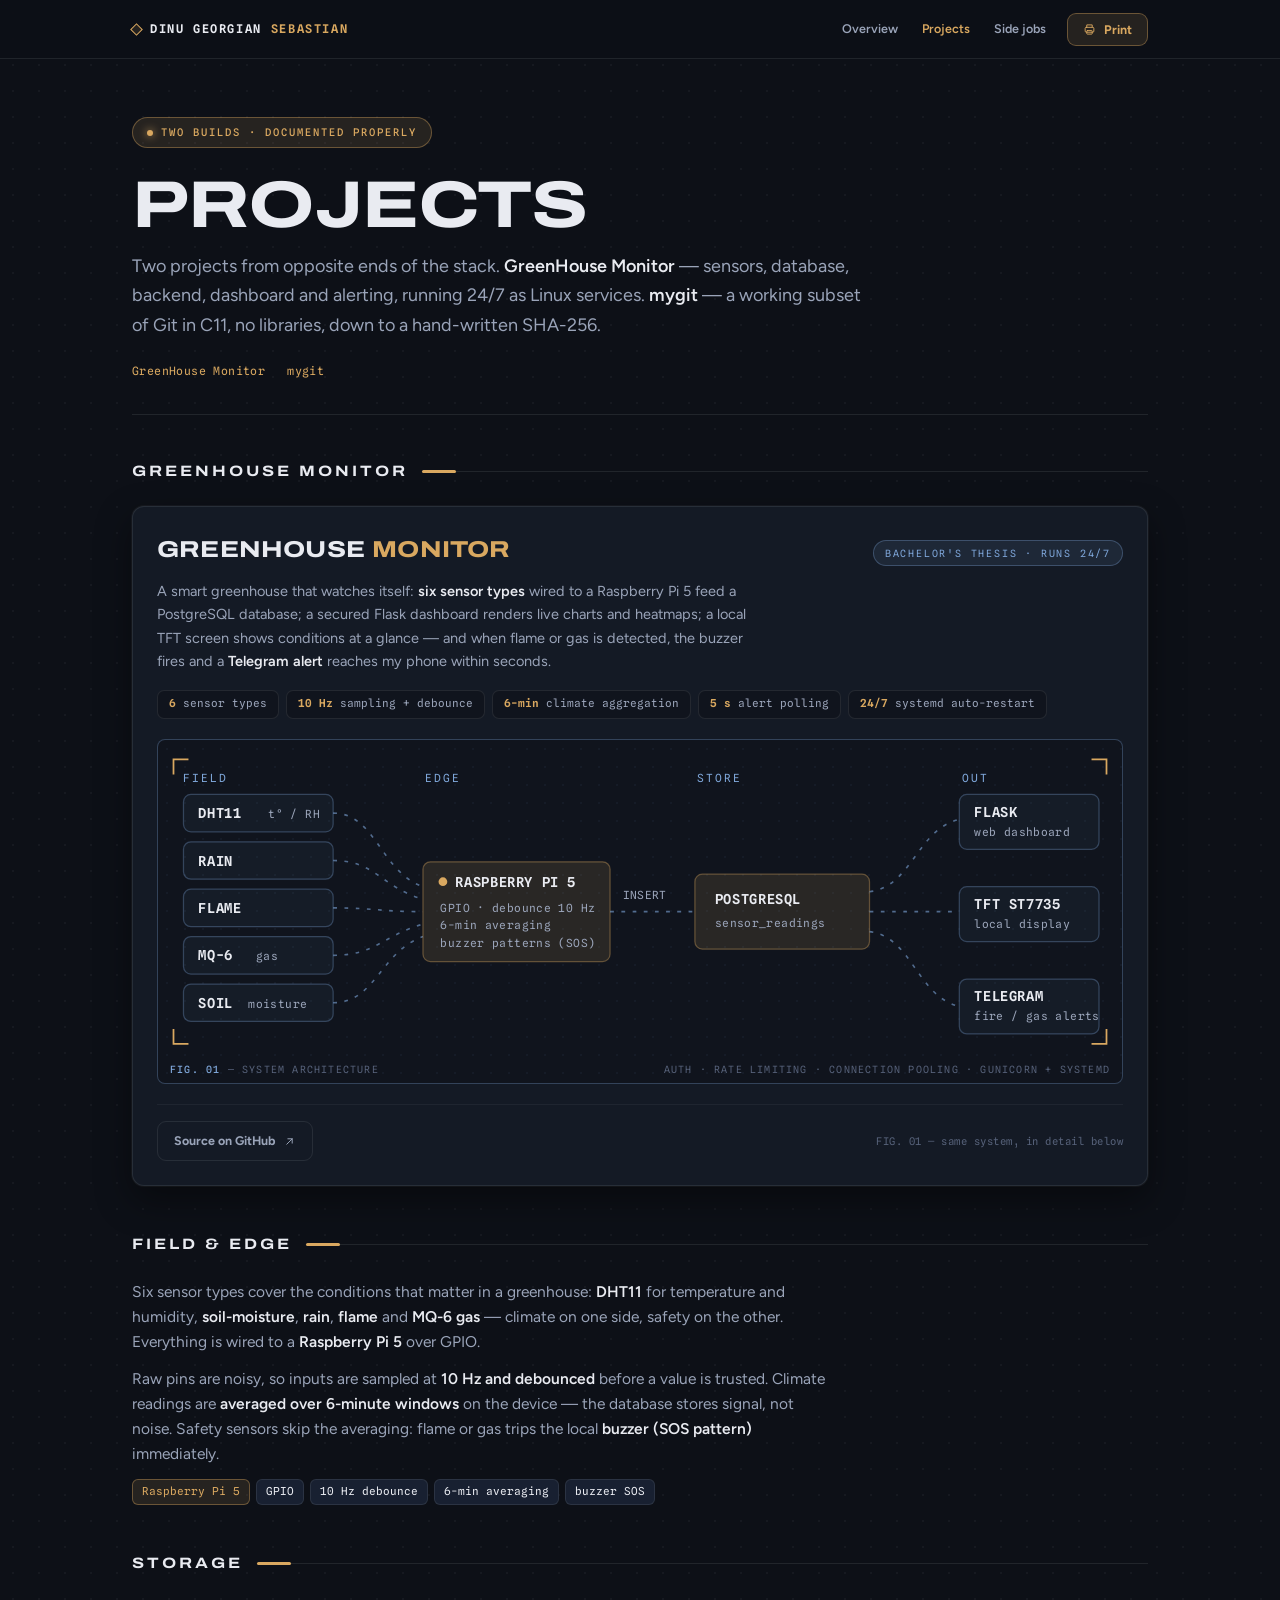
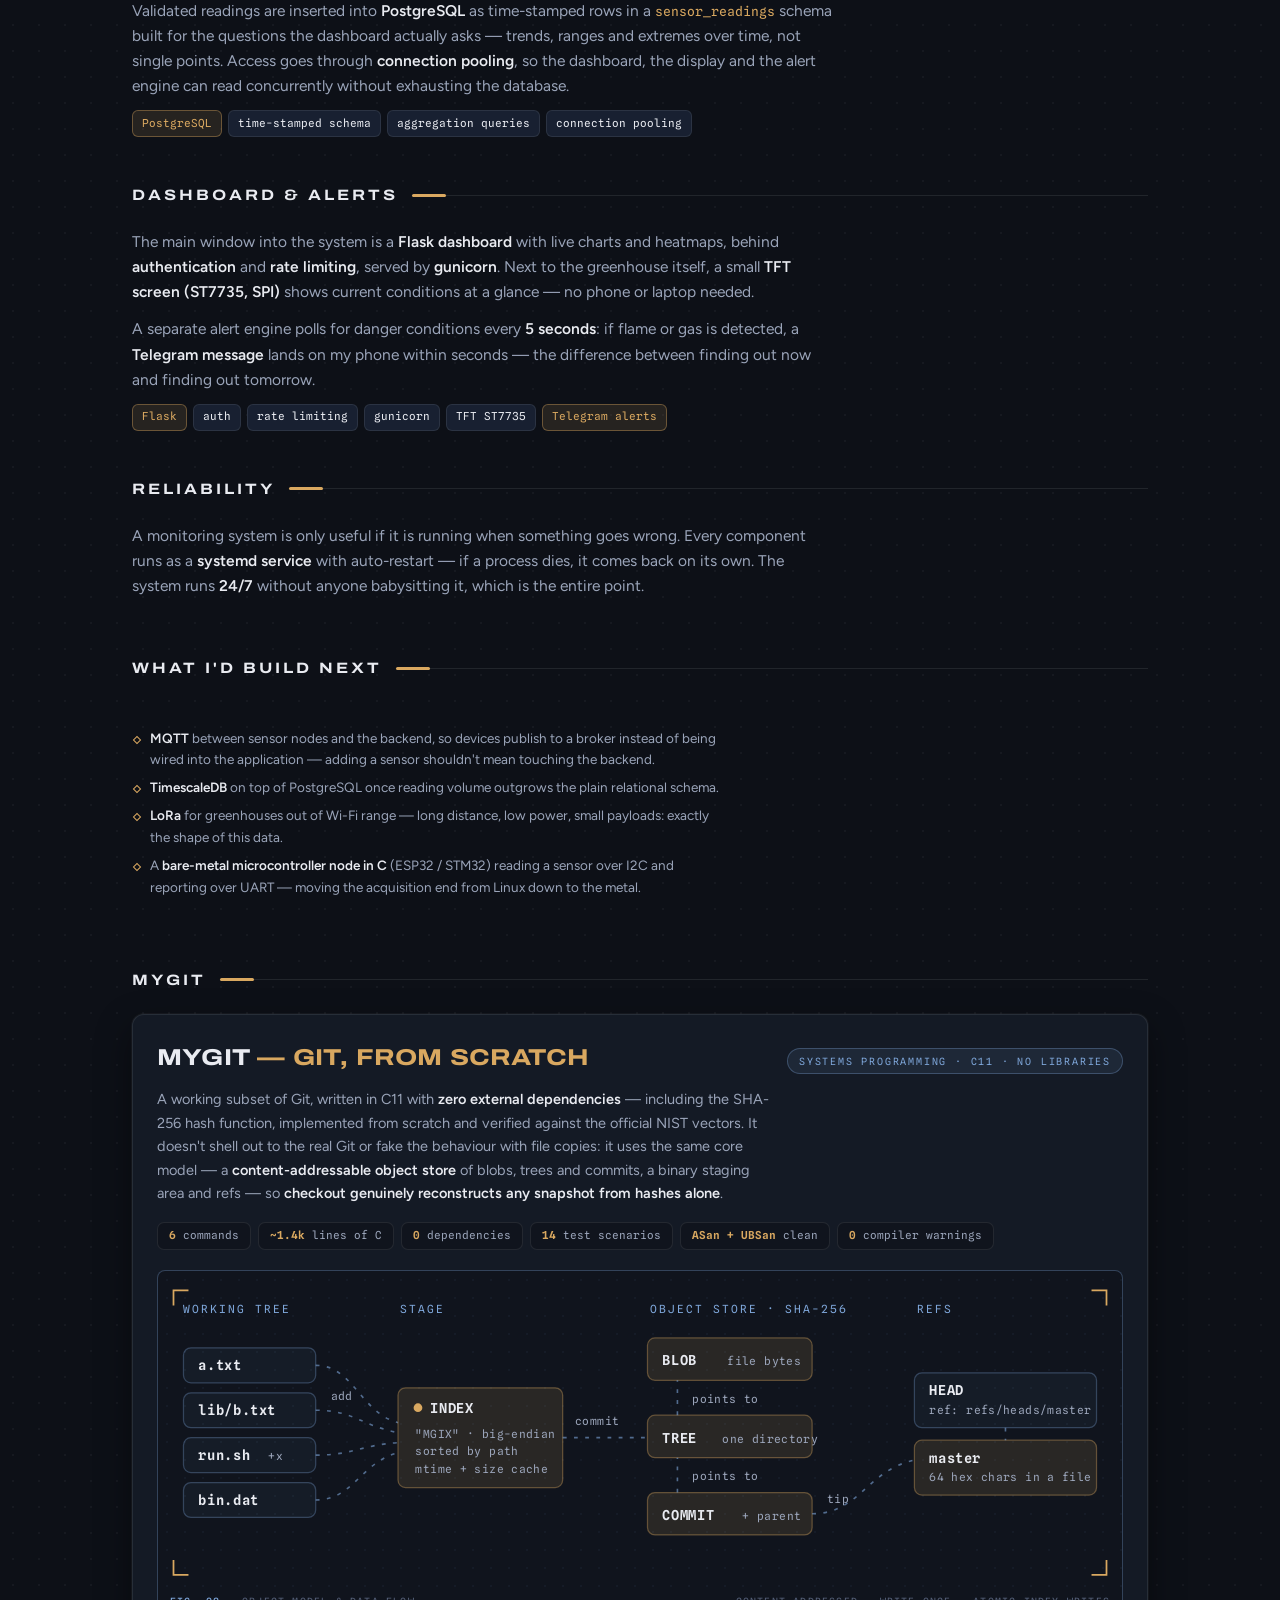
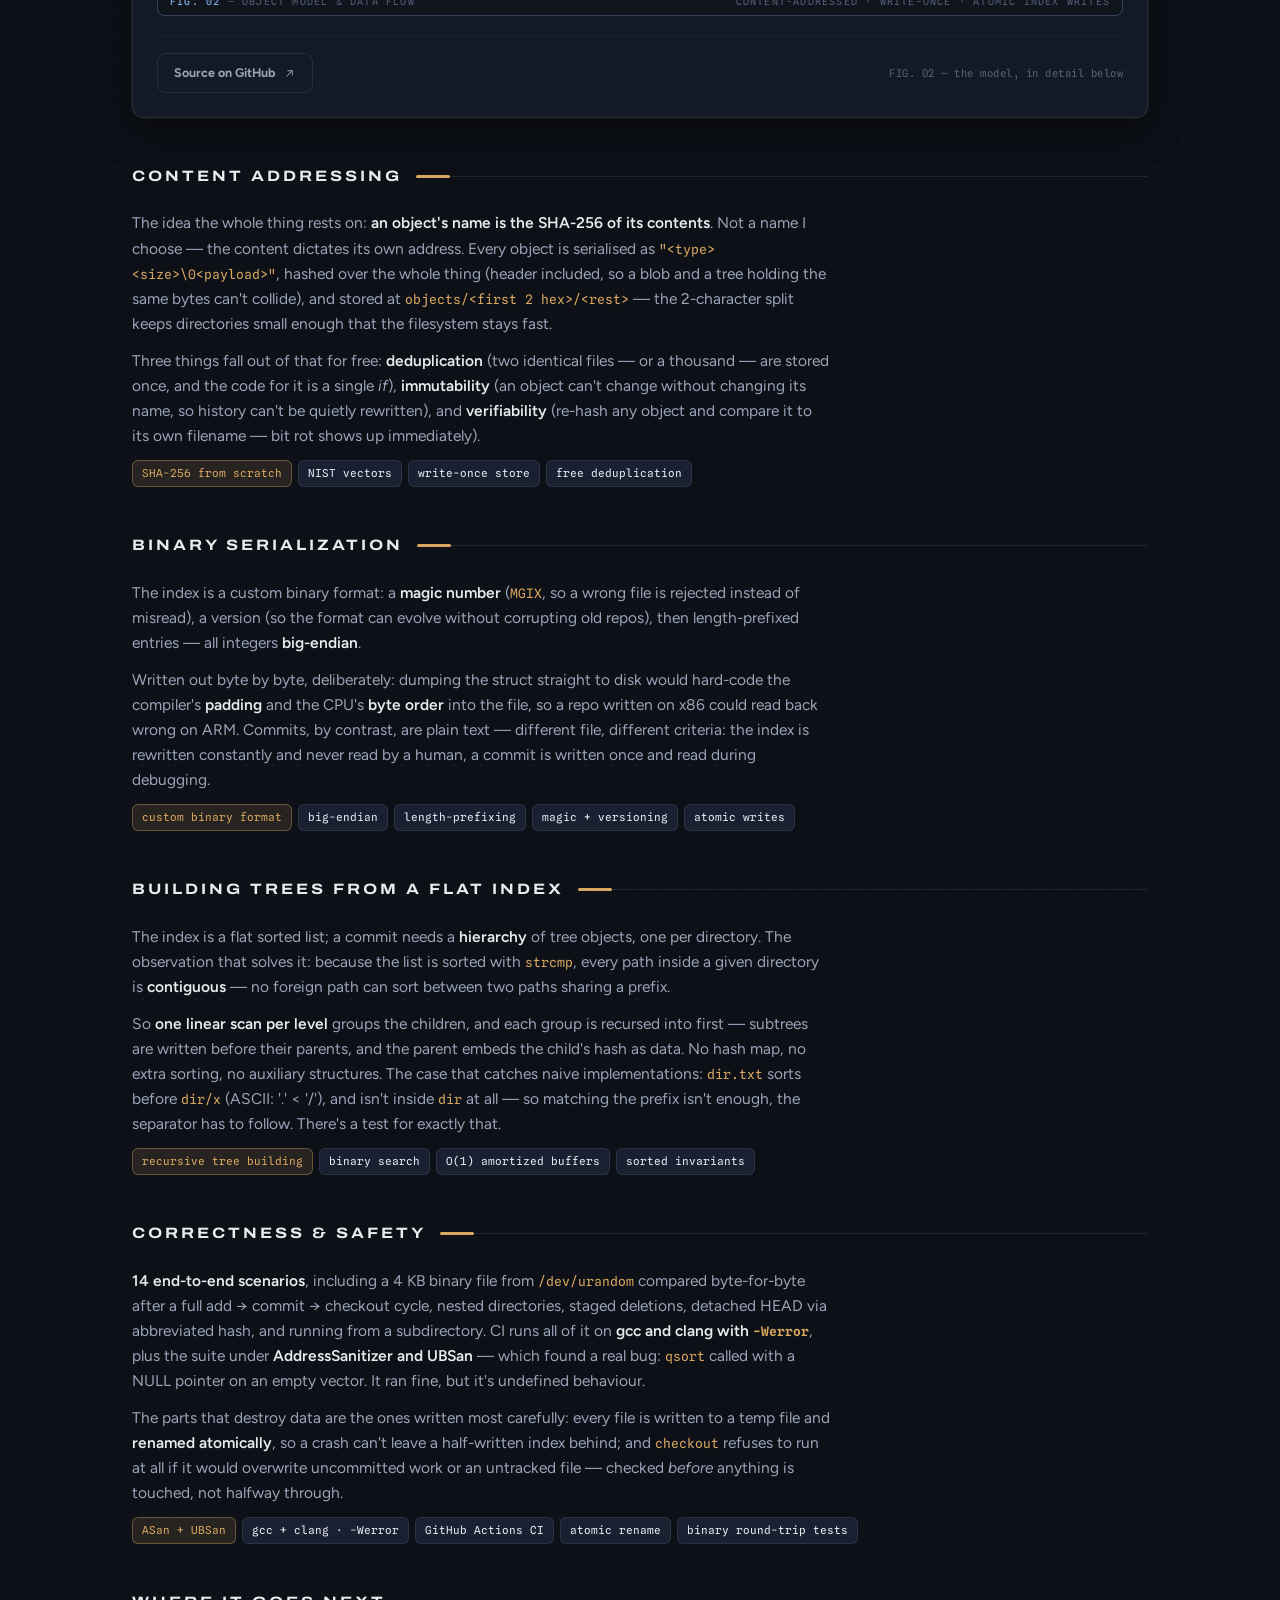
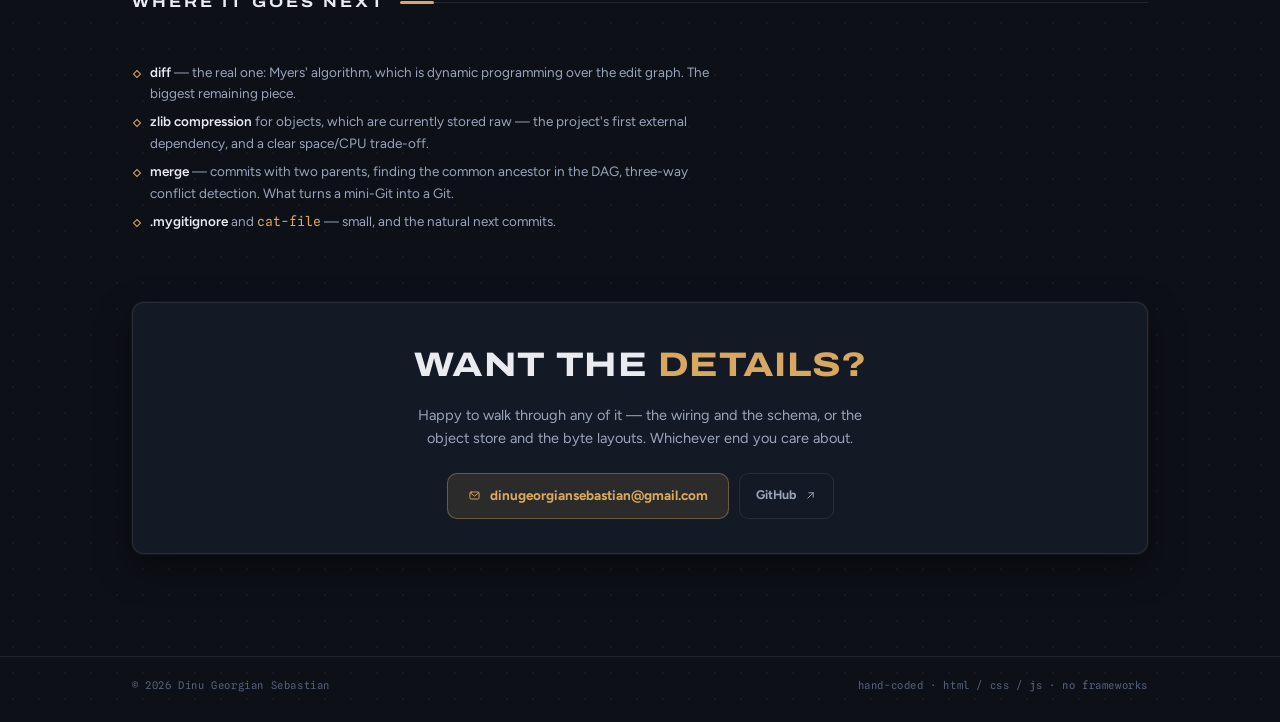
==== commit 704b0e3f: "Update name from 'DINU G.' to 'DINU GEORGIAN'" ====
--- a/projects.html
+++ b/projects.html
@@ -42,7 +42,7 @@
   <div class="topbar-inner">
     <a class="brand" href="index.html" aria-label="Back to the overview">
       <span class="brand-tick" aria-hidden="true"></span>
-      DINU G. <em>SEBASTIAN</em>
+      DINU GEORGIAN <em>SEBASTIAN</em>
     </a>
     <nav class="nav" aria-label="Pages">
       <a href="index.html">Overview</a>
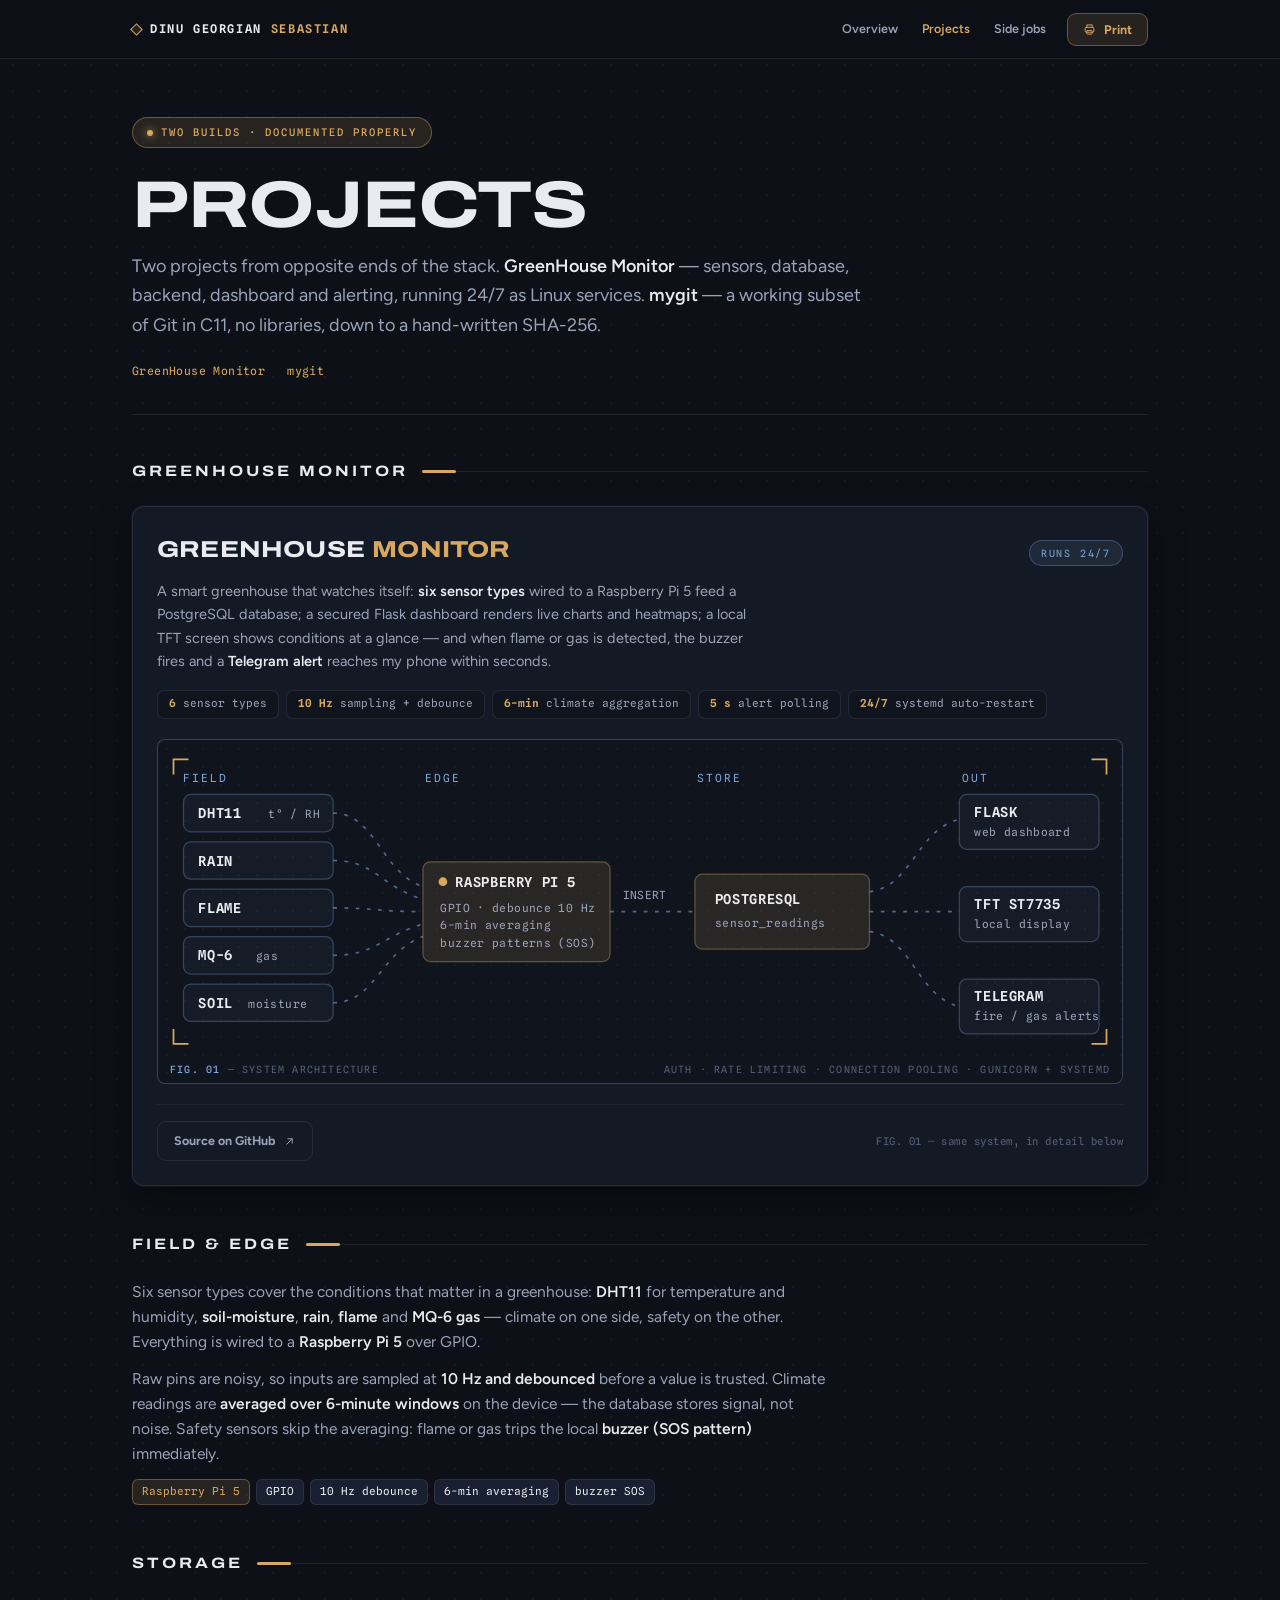
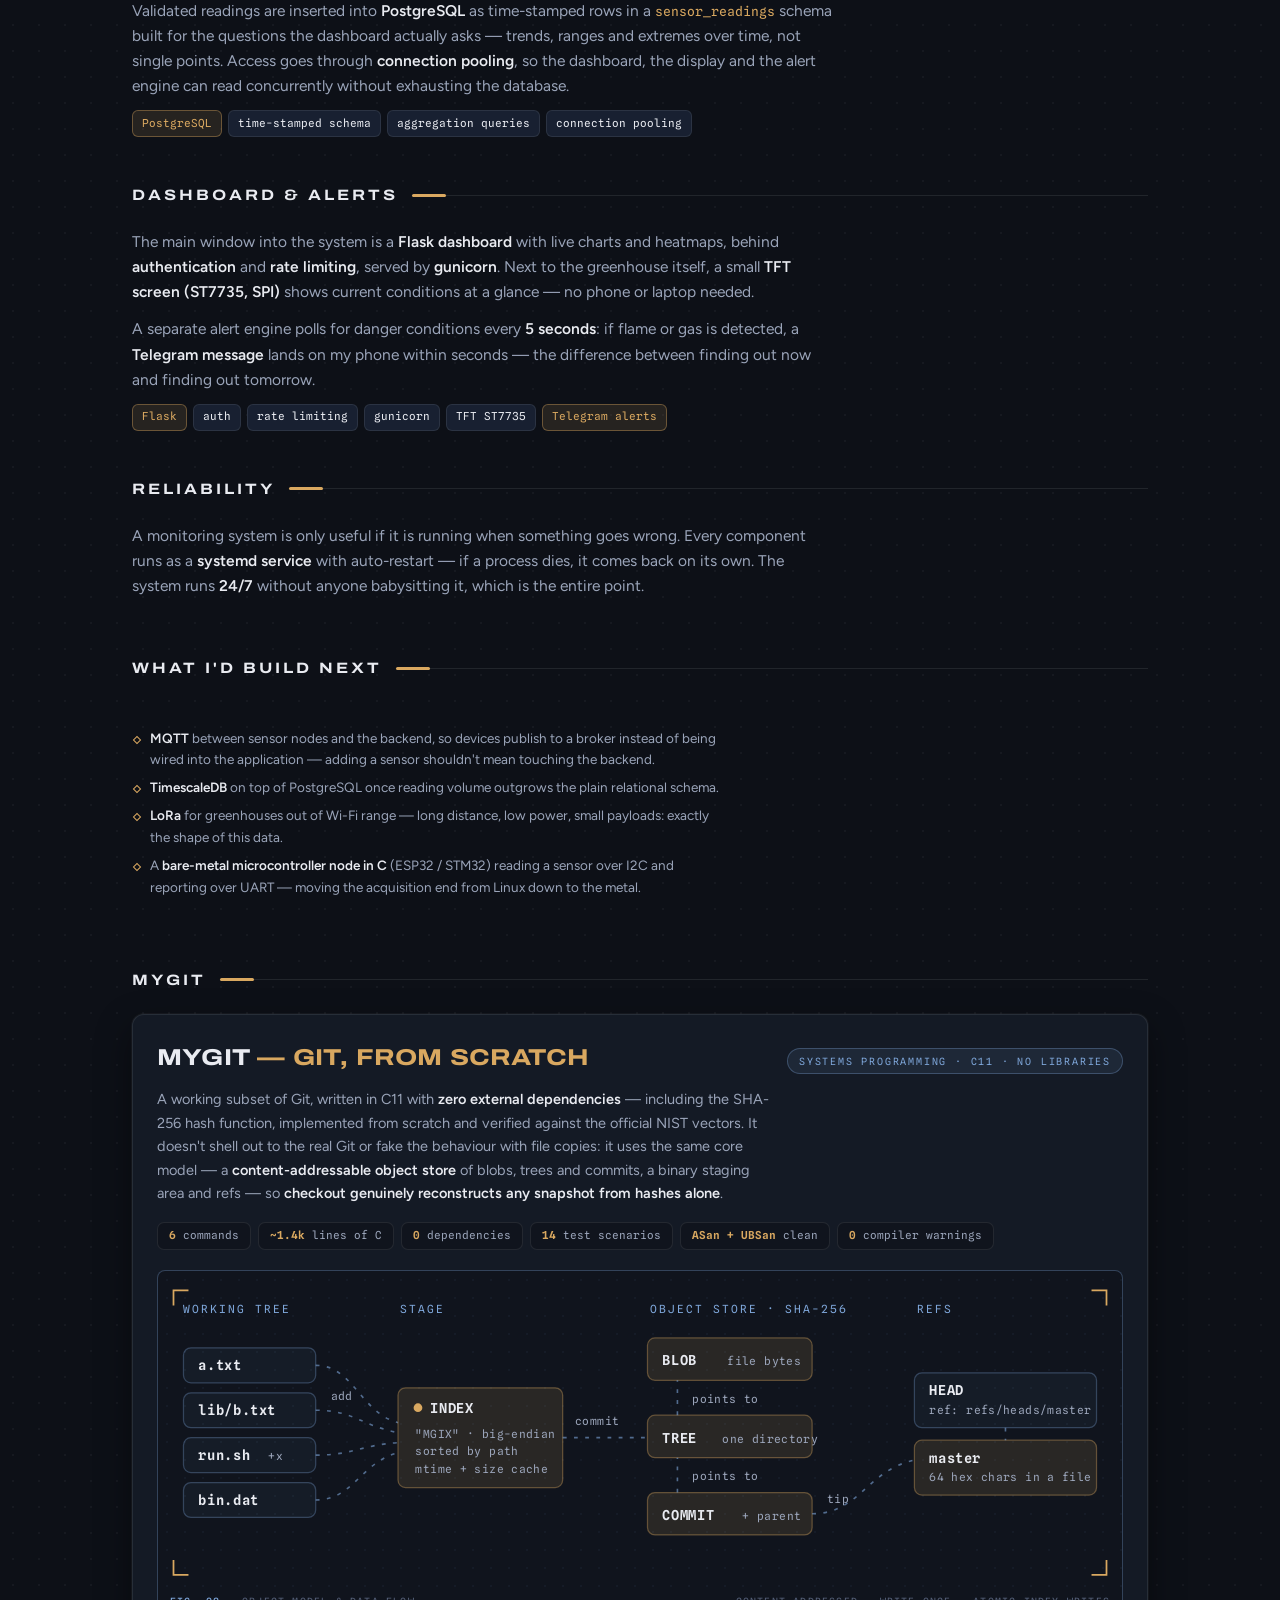
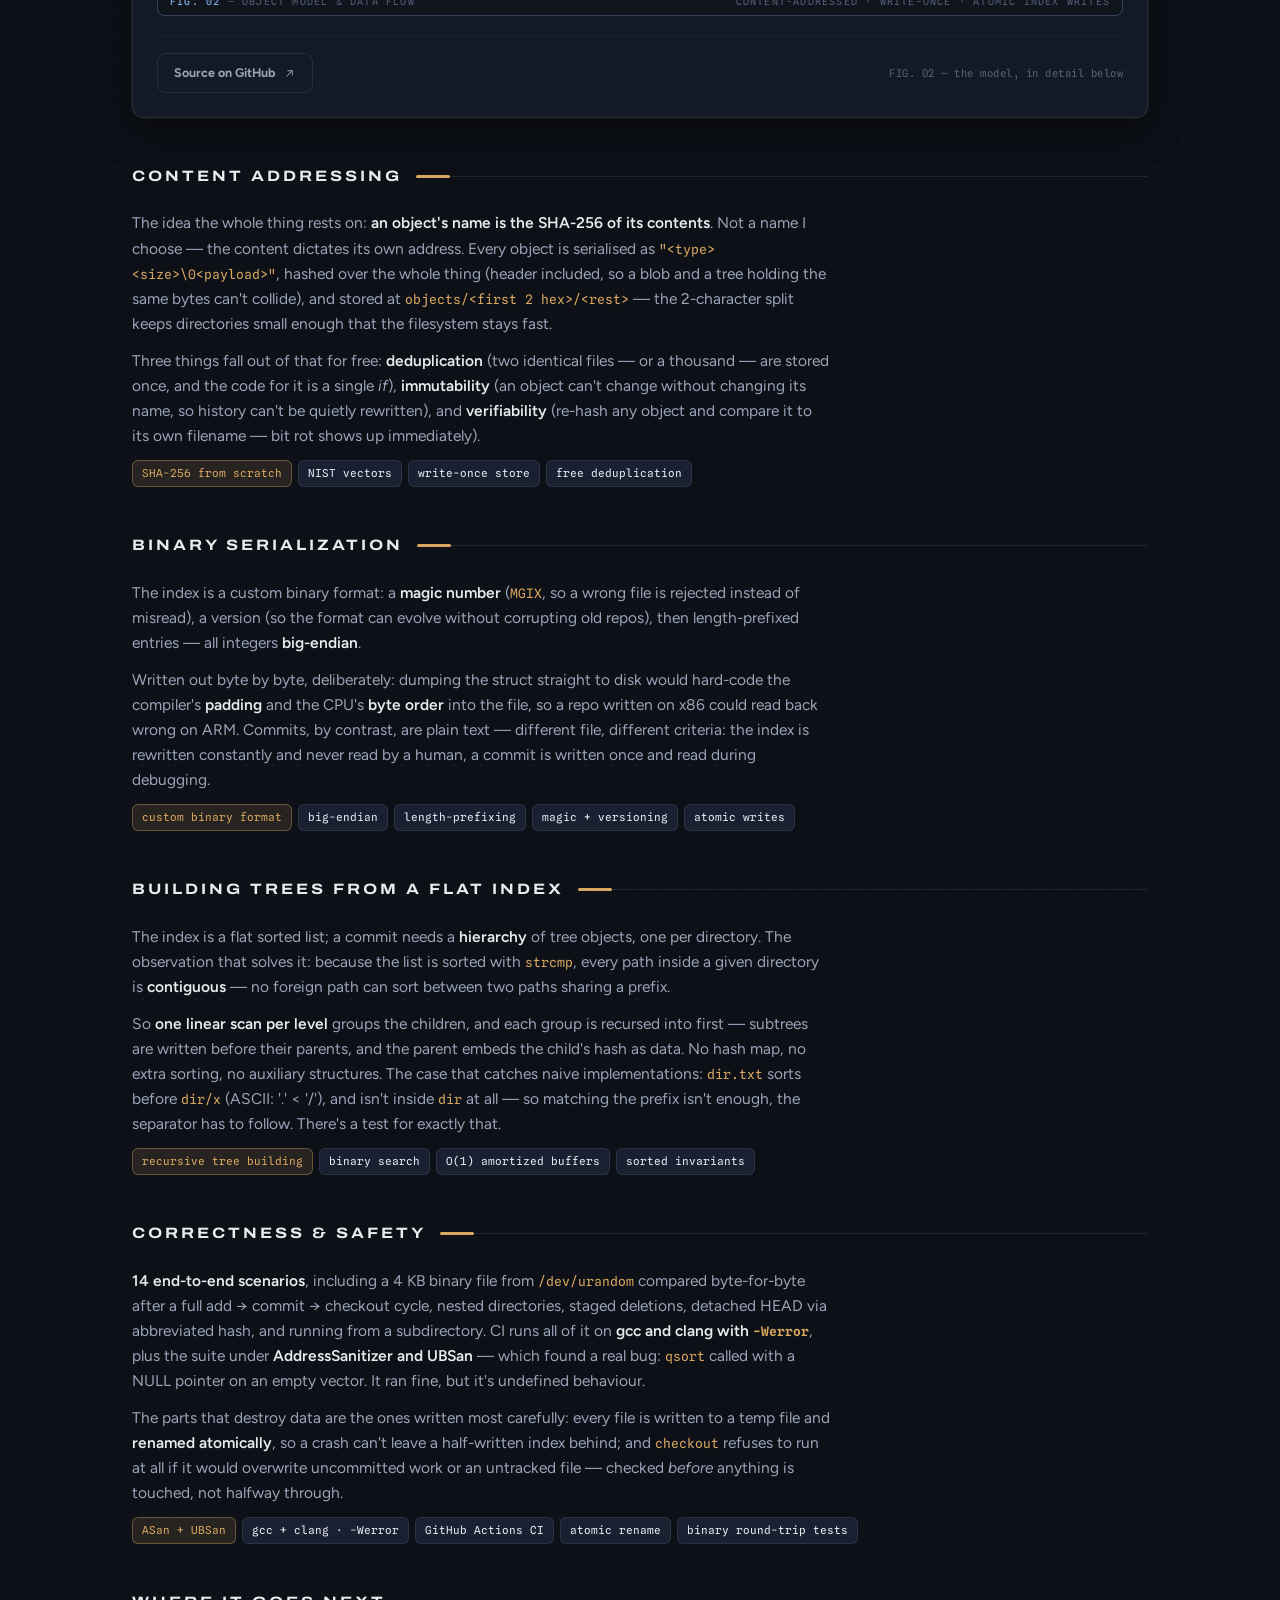
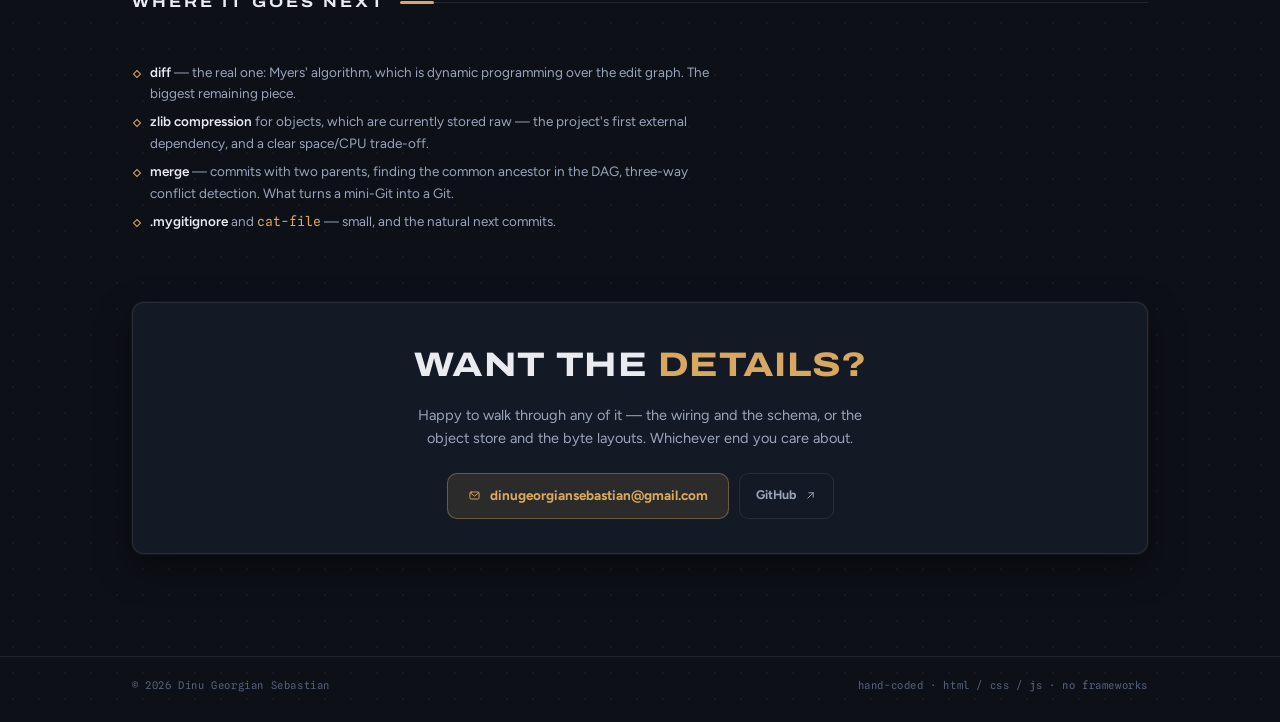
==== commit dfc89a00: "Update projects.html" ====
--- a/projects.html
+++ b/projects.html
@@ -83,7 +83,7 @@
         <div class="project-panel">
           <div class="project-head">
             <h3>Greenhouse <span>Monitor</span></h3>
-            <span class="project-kicker">bachelor's thesis · runs 24/7</span>
+            <span class="project-kicker">runs 24/7</span>
           </div>
 
           <p class="desc">
@@ -162,8 +162,7 @@
           </figure>
 
           <div class="project-foot">
-            <!-- TODO: replace with your real GitHub repo URL once the project is pushed -->
-            <a class="btn-ghost" href="https://github.com/SebastianGeorgian" target="_blank" rel="noopener" title="Repo link coming — points to the profile for now">Source on GitHub <svg class="icon icon-sm"><use href="#i-arrow"/></svg></a>
+            <a class="btn-ghost" href="https://github.com/SebastianGeorgian/GreenHouseMD" target="_blank" rel="noopener" title="Repo link coming — points to the profile for now">Source on GitHub <svg class="icon icon-sm"><use href="#i-arrow"/></svg></a>
             <span class="note">FIG. 01 — same system, in detail below</span>
           </div>
         </div>
@@ -368,7 +367,7 @@
 
           <div class="project-foot">
             <!-- TODO: replace with the real repo URL once it's pushed -->
-            <a class="btn-ghost" href="https://github.com/SebastianGeorgian" target="_blank" rel="noopener" title="Repo link coming — points to the profile for now">Source on GitHub <svg class="icon icon-sm"><use href="#i-arrow"/></svg></a>
+            <a class="btn-ghost" href="https://github.com/SebastianGeorgian/mygit" target="_blank" rel="noopener" title="Repo link coming — points to the profile for now">Source on GitHub <svg class="icon icon-sm"><use href="#i-arrow"/></svg></a>
             <span class="note">FIG. 02 — the model, in detail below</span>
           </div>
         </div>
